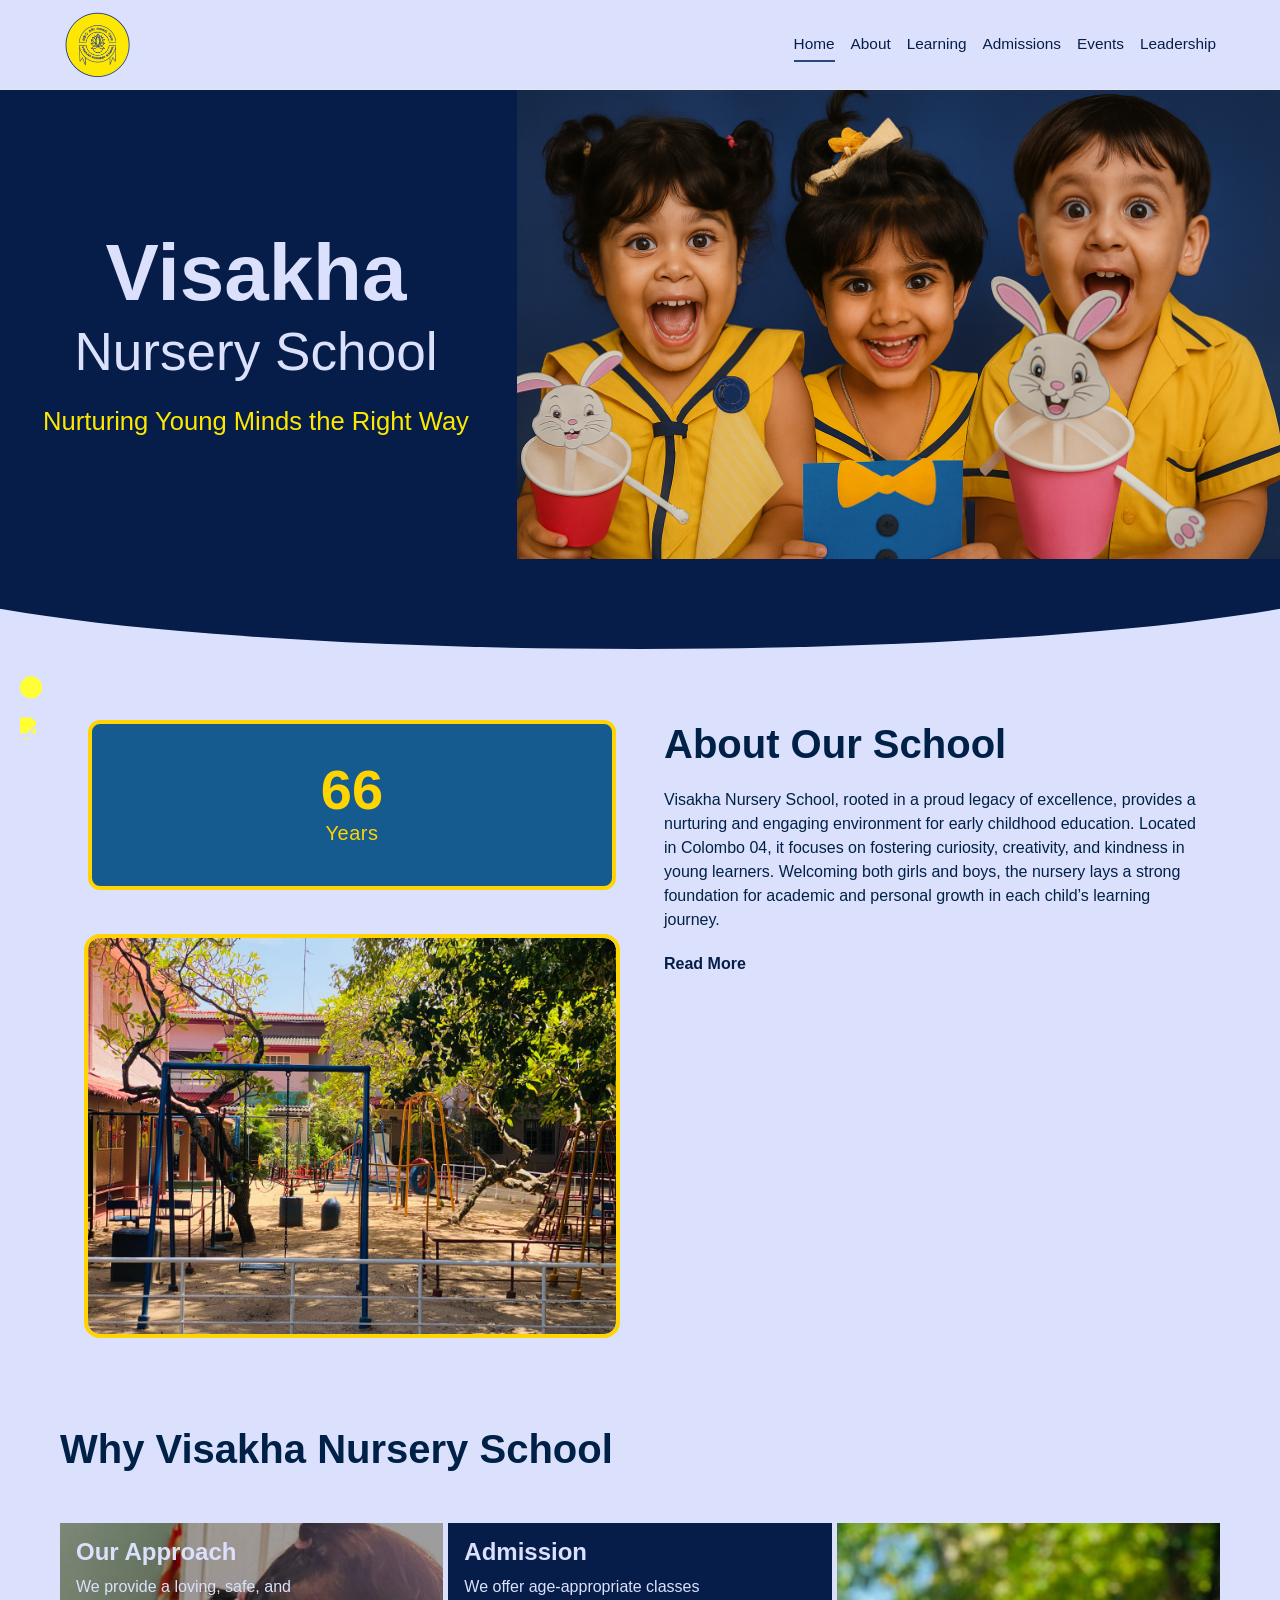
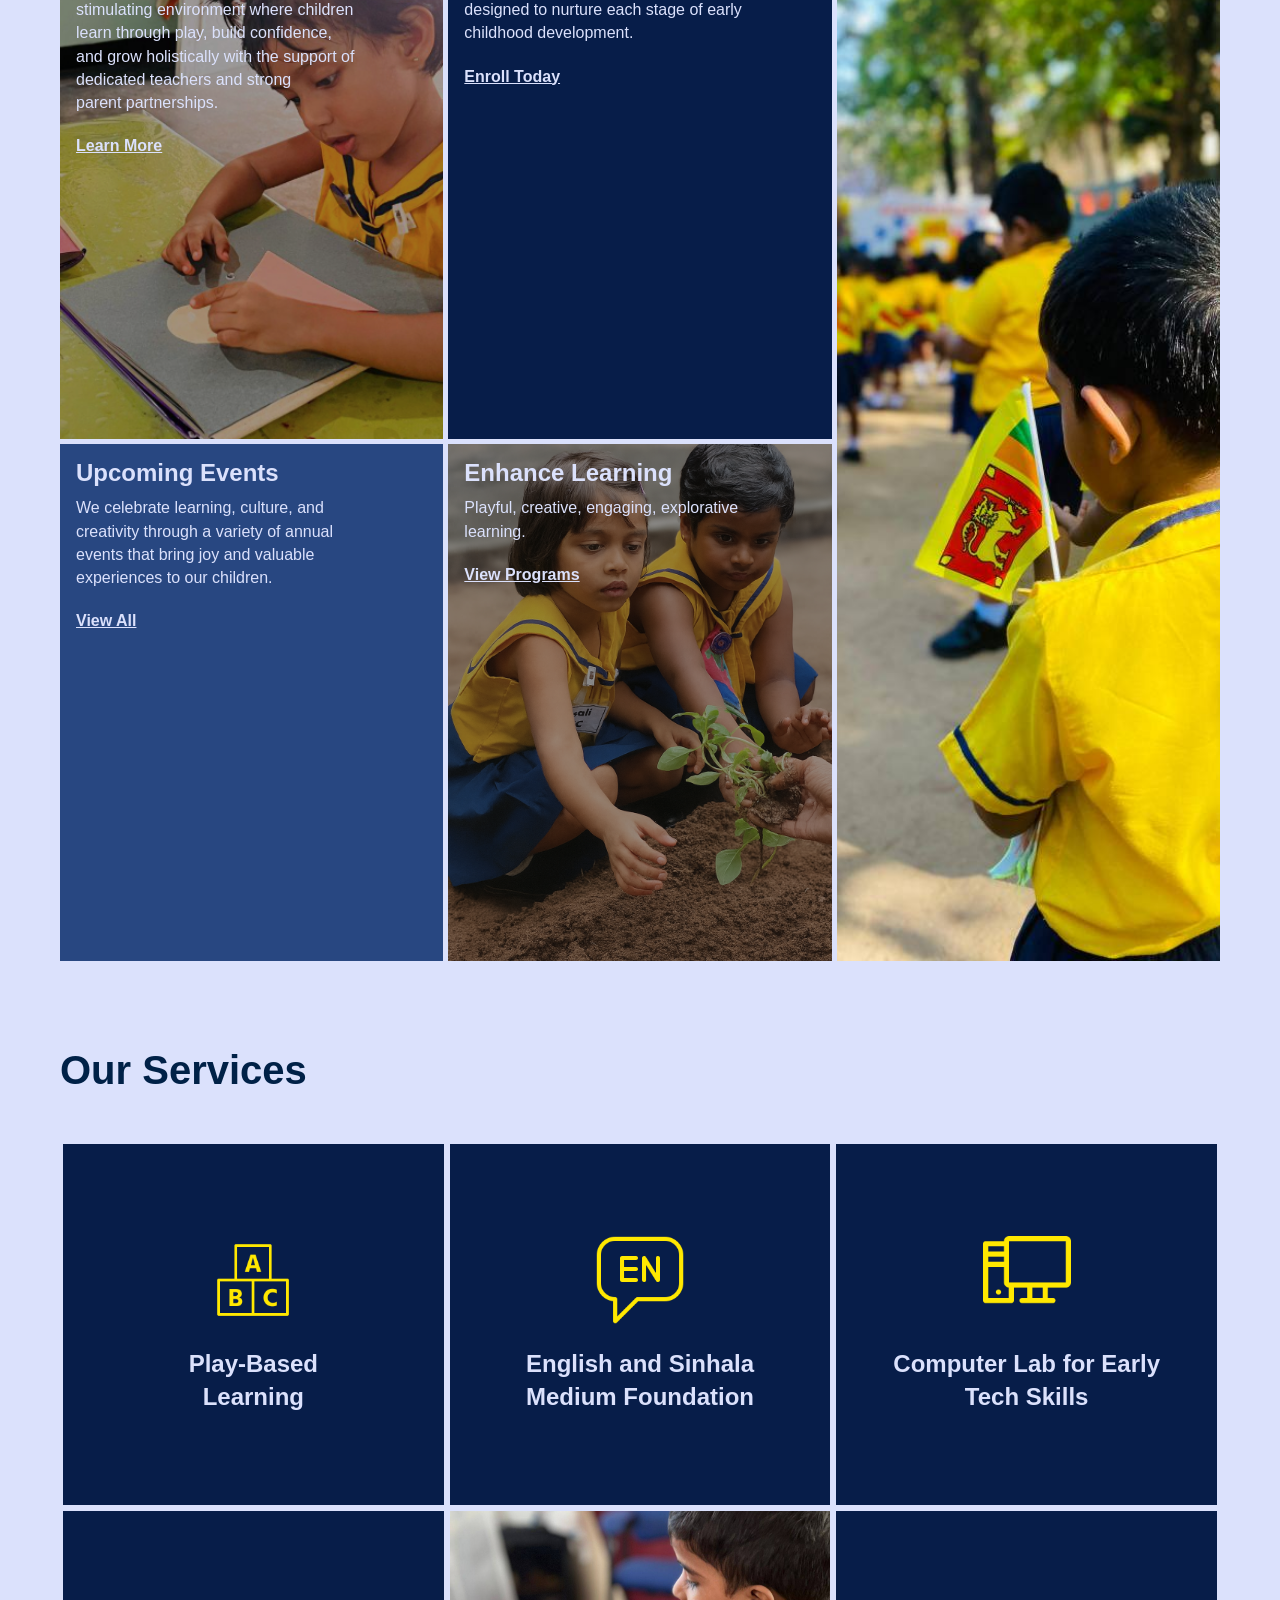
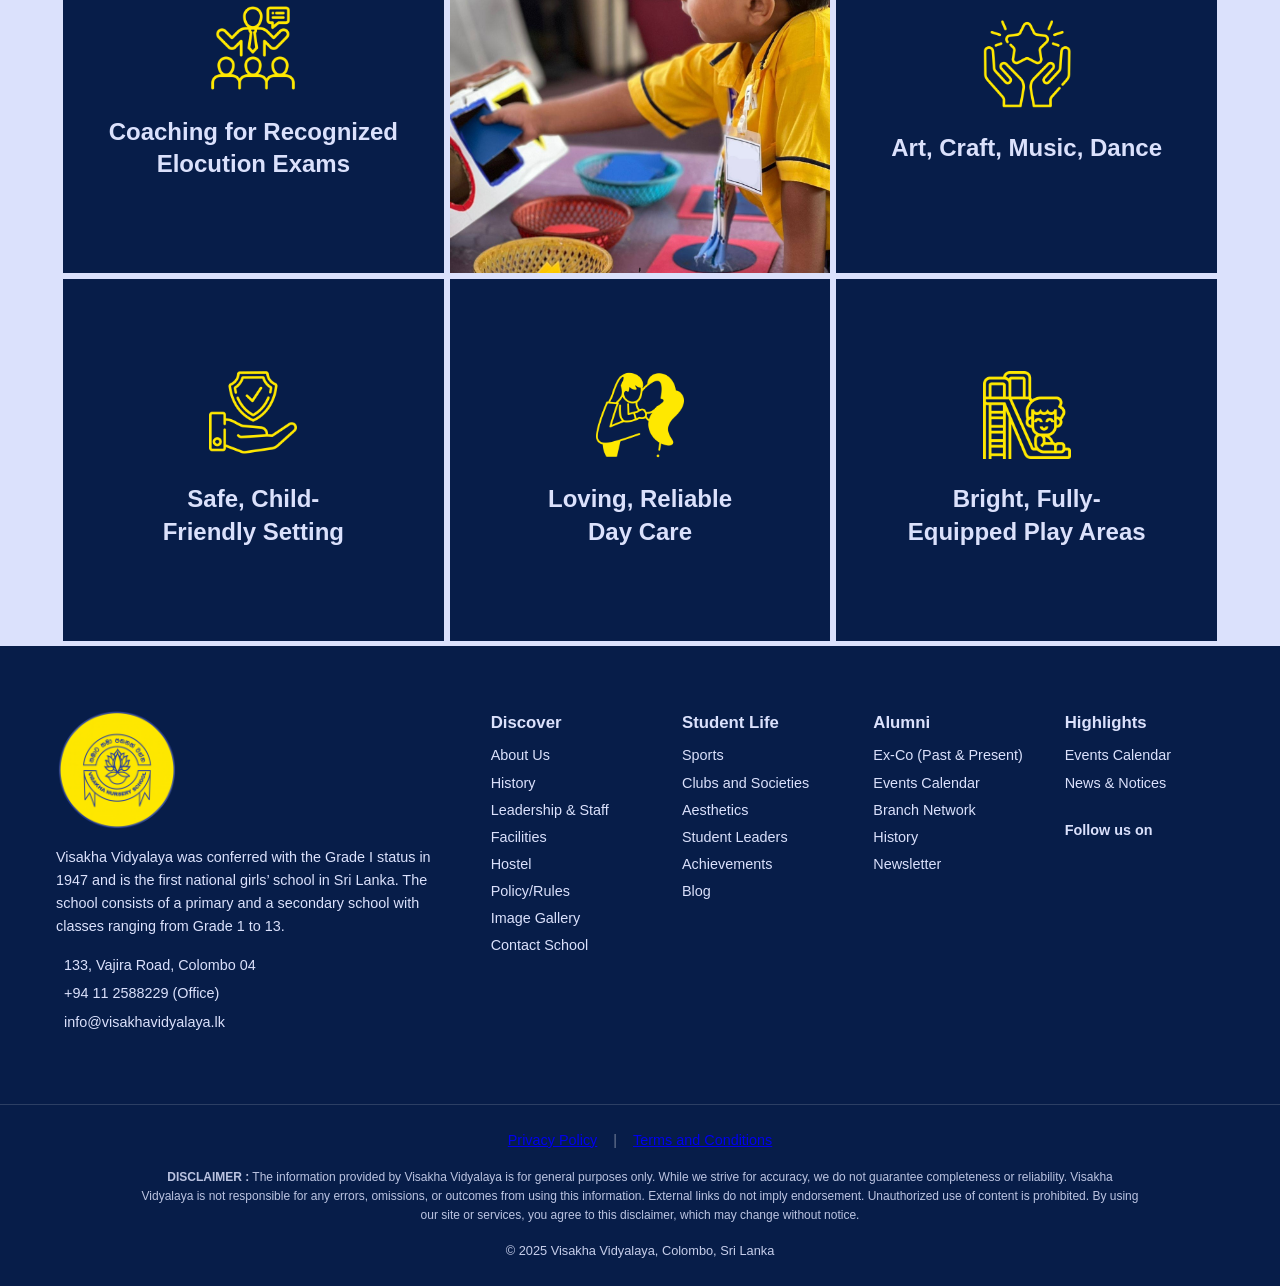
==== index.html @ 0673049e "first commit" ====
<!DOCTYPE html>
<html lang="en">
<head>
  <meta charset="UTF-8" />
  <meta name="viewport" content="width=device-width, initial-scale=1.0" />
  <title>Visakha Nursery School</title>

  <!-- Link the external stylesheet -->
  <link rel="stylesheet" href="./css/index.css" />
  <!-- Load Font Awesome 6 Free (JS + SVG) via CDN -->
<script defer
  src="https://cdnjs.cloudflare.com/ajax/libs/font-awesome/6.7.2/js/all.min.js"
  integrity="sha512‑..." crossorigin="anonymous" referrerpolicy="no-referrer"></script>

</head>
<body>

  <!-- ============  SOCIAL SIDE BAR  ============ -->
<ul class="social">
  <li>
    <a href="#" aria-label="Facebook">
      <img src="https://cdn.jsdelivr.net/gh/simple-icons/simple-icons/icons/facebook.svg" alt="" />
    </a>
  </li>
  <!-- <li>
    <a href="#" aria-label="Twitter / X">
      <img src="https://cdn.jsdelivr.net/gh/simple-icons/simple-icons/icons/twitter.svg" alt="" />
    </a>
  </li> -->
  <li>
    <a href="#" aria-label="YouTube">
      <img src="https://cdn.jsdelivr.net/gh/simple-icons/simple-icons/icons/youtube.svg" alt="" />
    </a>
  </li>
  <li>
  <a href="#" aria-label="Medium" >
    <img src="./images/index page/medium_v.png" alt="Medium" style="width:100%; height:100%;" />
  </a>
</li>
  <li>
  <a href="#" aria-label="gmail">
    <img src="https://cdn.jsdelivr.net/gh/simple-icons/simple-icons/icons/gmail.svg" alt="Gmail" />
  </a>
  </li>
  
</ul>

<!-- ============  HEADER  ============ -->
  <header class="site-header">
    <div class="site-header__inner">
      <!-- Logo + school name -->
      <a class="brand" href="#">
        <img
          src="./images/index page/logo_visakha.png"
          alt="visakha logo"
          class="brand__logo"
        />
        <!-- <span class="brand__text">
          Visakha Nursery
          School
        </span> -->
      </a>

      <!-- Hamburger button (hidden on desktop) -->
      <button
        class="menu-toggle"
        aria-label="Toggle navigation"
        aria-expanded="false"
        aria-controls="main-nav"
      >
        ☰
      </button>

      <!-- Navigation -->
      <nav id="main-nav" class="nav" aria-label="Primary">
        <ul class="nav__list">
          <li><a href="./index.html" class="active">Home</a></li>
          <li><a href="./about.html">About</a></li>
          <li><a href="/admission.html">Learning</a></li>
          <li><a href="/learning.html">Admissions</a></li>
            <li><a href="./events.html">Events</a></li>
          <li><a href="/leadership.html">Leadership</a></li>
        </ul>
      </nav>
    </div>
  </header>

<!-- ============  HERO  ============ -->
<section class="hero hero--four-col">
  <div class="hero__columns">

    <!-- 1 ▸ image card -->
    <div class="hero__card hero__card--text">
    <div class="hero__school">
        <span class="hero__name">Visakha</span><br />
        <span class="hero__subname">Nursery School</span>
        <p class="hero__tagline">Nurturing Young Minds the Right Way</p>
    </div>
    </div>

    <!-- 2 ▸ image card -->
    <figure class="hero__card">
      <img src="./images/index page/home_new1.png"         
           alt="Smiling Visakha Nursery student holding craft" />
    </figure>

  </div>
</section>

<!-- ============  ABOUT US  ============ -->
<section id="about" class="about">
  <div class="about__wrapper">

    <!-- ︙Left visual strip -->
    <div class="about__media">

      <!-- 108-years badge -->
      <div class="about__badge">
        <span class="about__badge-number">66</span>
        <span class="about__badge-label">Years</span>
      </div>

      <!-- Smaller portrait -->
      <figure class="about__img about__img--secondary">
        <img src="./images/index page/about11.jpg"
             alt="picture of school" />
      </figure>
    </div>

    <!-- ︙Right copy block -->
    <div class="about__content">
      <h2 class="about__heading">About Our School</h2>

      <p>
        Visakha Nursery School, rooted in a proud legacy of excellence, provides a nurturing and engaging environment for early childhood education. Located in Colombo 04, it focuses on fostering curiosity, creativity, and kindness in young learners. Welcoming both girls and boys, the nursery lays a strong foundation for academic and personal growth in each child’s learning journey.
      </p>

      <a href="./about.html" class="about__link">
        Read More&nbsp;<i class="fa-solid fa-arrow-right-long" aria-hidden="true"></i>
      </a>
    </div>
  </div>
</section>

<!-- ✤ MOSAIC SECTION -->
 <h2 class="feature__heading">Why Visakha Nursery School</h2>

  <section class="feature-grid">

    <article class="card card--approach">
      <img src="./images/index page/grid2.jpg" alt="Student concentrating on workbook" />
      <div class="card__content">
        <h2 class="card__title">Our Approach</h2>
        <p class="card__text">We provide a loving, safe, and stimulating environment where children learn through play, build confidence, and grow holistically with the support of dedicated teachers and strong parent partnerships.</p>
        <a href="./learning.html" class="card__link">Learn More</a>
      </div>
    </article>

    <article class="card card--admission">
      <div class="card__content">
        <h2 class="card__title">Admission</h2>
        <p class="card__text">We offer age-appropriate classes designed to nurture each stage of early childhood development.</p>
        <a href="#" class="card__link">Enroll Today</a>
      </div>
    </article>

    <article class="card card--news">
      <div class="card__content">
        <h2 class="card__title">Upcoming Events</h2>
        <p class="card__text">We celebrate learning, culture, and creativity through a variety of annual events that bring joy and valuable experiences to our children.</p>
        <a href="#" class="card__link">View All</a>
      </div>
    </article>

    <article class="card card--enhance">
      <img src="./images/index page/grid6.png" alt="Classroom where a child raises her hand" />
      <div class="card__content">
        <h2 class="card__title">Enhance Learning</h2>
        <p class="card__text">Playful, creative, engaging, explorative learning.
  </p>
        <a href="#" class="card__link">View Programs</a>
      </div>
    </article>

    <article class="card card--kids">
      <img src="./images/index page/grid10.jpg" alt="Group of cheerful children bonding" />
    </article>

  </section>

  <!-- ============  QUICK FACTS  ============ -->
   <h2 class="feature__heading_2">Our Services</h2>
<section class="facts">
  <div class="facts__grid">

    <!-- Play-Based Learning -->
    <article class="fact">
      <img src="./images/index page/service2.png"
           class="fact__icon"
           alt="" />
      <p class="fact__label">
        Play-Based <br />
        Learning
      </p>
    </article>

    <!-- English & Sinhala Foundation -->
    <article class="fact">
      <img src="./images//index page/service3.png"
           class="fact__icon"
           alt="" />
      <p class="fact__label">
        English and Sinhala<br />
        Medium Foundation
      </p>
    </article>

    <!-- Early Tech Skills -->
    <article class="fact">
      <img src="./images/index page/service4.png"
           class="fact__icon"
           alt="" />
      <p class="fact__label">
        Computer Lab for Early<br />
        Tech Skills
      </p>
    </article>

    <!-- Elocution Exams -->
    <article class="fact">
      <img src="./images/index page/service5.png"
           class="fact__icon"
           alt="" />
      <p class="fact__label">
        Coaching for Recognized <br />
        Elocution Exams
      </p>
    </article>

    <!-- Centre photo stays unchanged -->
    <figure class="fact fact--image">
      <img src="./images/index page/last1.jpg"
           alt="Smiling group of Visakha Nursery students on steps" />
    </figure>

    <!-- Art, Craft, Music, Dance -->
    <article class="fact">
      <img src="./images/index page/service6.png"
           class="fact__icon"
           alt="" />
      <p class="fact__label">
        Art, Craft, Music, Dance<br />
      </p>
    </article>

    <!-- Safe, Child-Friendly Setting -->
    <article class="fact">
      <img src="./images/index page/service7.png"
           class="fact__icon"
           alt="" />
      <p class="fact__label">
        Safe, Child-<br />
        Friendly Setting
      </p>
    </article>

    <!-- Loving, Reliable Day-Care -->
    <article class="fact">
      <img src="./images/index page/service8.png"
           class="fact__icon"
           alt="" />
      <p class="fact__label">
        Loving, Reliable<br />
        Day Care
      </p>
    </article>

    <!-- Bright Play Areas -->
    <article class="fact">
      <img src="./images/index page/service9.png"
           class="fact__icon"
           alt="" />
      <p class="fact__label">
        Bright, Fully-<br />
        Equipped Play Areas
      </p>
    </article>

  </div>
</section>
<!-- =========================  FOOTER  ========================= -->

<footer class="site-footer">
  <div class="footer__container">

    <!-- ◂ Brand / Contact column -->
    <div class="footer__brand">
      <img src="./images/index page/logo_visakha.png" alt="Visakha logo" class="footer__logo" />

      <p class="footer__about">
        Visakha Vidyalaya was conferred with the Grade I status in 1947 and is the first national girls’ school in
        Sri Lanka. The school consists of a primary and a secondary school with classes ranging from Grade 1 to 13.
      </p>

      <ul class="footer__contact">
        <li><i class="fa-solid fa-location-dot" aria-hidden="true"></i>133, Vajira Road, Colombo 04</li>
        <li><i class="fa-solid fa-phone" aria-hidden="true"></i>+94 11 2588229 (Office)</li>
        <li><i class="fa-solid fa-envelope" aria-hidden="true"></i>info@visakhavidyalaya.lk</li>
      </ul>
    </div>

    <!-- ◂ Navigation columns -->
    <div class="footer__links">

      <div class="footer-col">
        <h3 class="footer-col__title">Discover</h3>
        <ul>
          <li><a href="#">About Us</a></li>
          <li><a href="#">History</a></li>
          <li><a href="#">Leadership &amp; Staff</a></li>
          <li><a href="#">Facilities</a></li>
          <li><a href="#">Hostel</a></li>
          <li><a href="#">Policy/Rules</a></li>
          <li><a href="#">Image Gallery</a></li>
          <li><a href="#">Contact School</a></li>
        </ul>
      </div>

      <div class="footer-col">
        <h3 class="footer-col__title">Student Life</h3>
        <ul>
          <li><a href="#">Sports</a></li>
          <li><a href="#">Clubs and Societies</a></li>
          <li><a href="#">Aesthetics</a></li>
          <li><a href="#">Student Leaders</a></li>
          <li><a href="#">Achievements</a></li>
          <li><a href="#">Blog</a></li>
        </ul>
      </div>

      <div class="footer-col">
        <h3 class="footer-col__title">Alumni</h3>
        <ul>
          <li><a href="#">Ex‑Co (Past &amp; Present)</a></li>
          <li><a href="#">Events Calendar</a></li>
          <li><a href="#">Branch Network</a></li>
          <li><a href="#">History</a></li>
          <li><a href="#">Newsletter</a></li>
        </ul>
      </div>


      <div class="footer-col footer-col--highlight">
        <h3 class="footer-col__title">Highlights</h3>
        <ul>
          <li><a href="#">Events Calendar</a></li>
          <li><a href="#">News &amp; Notices</a></li>
        </ul>

        <div class="footer__social" aria-label="Social links">
          <span class="footer__social-label">Follow us on</span><br/>
          <a href="#" aria-label="Facebook"><i class="fa-brands fa-facebook-f" aria-hidden="true"></i></a>
          <a href="#" aria-label="X / Twitter"><i class="fa-brands fa-x-twitter" aria-hidden="true"></i></a>
          <a href="#" aria-label="YouTube"><i class="fa-brands fa-youtube" aria-hidden="true"></i></a>
          <a href="#" aria-label="Instagram"><i class="fa-brands fa-instagram" aria-hidden="true"></i></a>
        </div>
      </div>
    </div>
  </div>

  <!-- ▸ Legal + Copyright -->
  <div class="footer__legal">
    <nav class="legal-nav" aria-label="Legal links">
      <a href="#">Privacy Policy</a>
      <span>|</span>
      <a href="#">Terms and Conditions</a>
    </nav>

    <p class="legal-disclaimer">
      <strong>DISCLAIMER&nbsp;:</strong> The information provided by Visakha Vidyalaya is for general purposes only. While we strive for
      accuracy, we do not guarantee completeness or reliability. Visakha Vidyalaya is not responsible for any errors,
      omissions, or outcomes from using this information. External links do not imply endorsement. Unauthorized use of
      content is prohibited. By using our site or services, you agree to this disclaimer, which may change without notice.
    </p>

    <p class="legal-copy">© 2025 Visakha Vidyalaya, Colombo, Sri Lanka</p>
  </div>

  <!-- Back‑to‑top -->
  <button class="back-to-top" aria-label="Scroll to top">
    <i class="fa-solid fa-arrow-up" aria-hidden="true"></i>
  </button>
</footer>
  <!-- Link the external JavaScript file -->
  <script src="./js/script.js"></script>
</body>
</html>
---- css/index.css ----
/* =========================================================
   ROOT DESIGN TOKENS
   =======================================================*/
:root {
  /* Brand palette */
  --color-primary: #002147;
  --color-hover:   #003366;
  --color-accent:  #284781;
  --color-bg:      #DBE1FC;
  --color-border:  #e5e5e5;
  --color--logo1:  #FFE800;
  --color--logo2:  #071D49;

  /* Typography scale – fluid between 320 px and 1440 px */
  --step-min: 320;
  --step-max: 1440;
  --font-sm:   clamp(.875rem, .8rem + .2vw, 1rem);
  --font-base: clamp(1rem, .9rem + .3vw, 1.125rem); 
  --font-lg:   clamp(1.525rem, 2rem + 1.4vw, 1.575rem); 

  /* Spacing scale – fluid */
  --space-xs: clamp(2px, .2vw, 4px);
  --space-sm: clamp(4px, .4vw, 8px);
  --space-md: clamp(12px, 1vw, 16px);
  --space-lg: clamp(20px, 1.5vw, 24px);
  --space-xl: clamp(32px, 2.5vw, 40px);

  /* Layout */
  --header-height: clamp(89px, 8vh, 110px);
  --nav-gap-desktop: clamp(16px, 1.2vw, 24px);

  /* Motion */
  --transition-fast: 0.25s ease;

  --curve-height: 6rem;

  --footer-bg: #071d49;
    --footer-text: #ffffff;
    --footer-accent: #f2c94c; /* gold */

}

/* =========================================================
   GLOBAL RESET
   =======================================================*/
*,
*::before,
*::after {
  box-sizing: border-box;
  margin: 0;
  padding: 0;
}

body {
  font-family: --font-sans, "Poppins", sans-serif;
  line-height: 1.5;
  background: var(--color-bg);
  color: var(--color-primary);
  -webkit-font-smoothing: antialiased;
  text-rendering: optimizeLegibility;
  max-width: 100%;
  overflow-x: hidden; 
}

img {
  max-width: 100%;
  height: auto;
  display: block;
}

/* =========================================================
   HEADER
   =======================================================*/
.site-header {
  border-bottom: 1px solid var(--color-border);
}

.site-header__inner {
  padding: 0 5vw;
  display: flex;
  align-items: center;
  justify-content: space-between;
  min-height: var(--header-height);
}

.brand {
  display: flex;
  align-items: center;
  text-decoration: none;
  color: inherit;
}

.brand__logo {
  height: clamp(66px, 7vh, 90px);
  flex-shrink: 0;
  margin-right: 8px;
}

.brand__text {
  font-weight: 700;
  color: var(--color--logo2);
  font-size: clamp(1.1rem, .9rem + .6vw, 1.3rem);
  line-height: 1.2;
}

.nav__list {
  display: flex;
  gap: var(--nav-gap-desktop);
  list-style: none;
}

.nav__list a {
  position: relative;
  padding: var(--space-sm) 0;
  font-size: var(--font-sm);
  text-decoration: none;
  color: var(--color--logo2);
  transition: color var(--transition-fast);
}

.nav__list a::after {
  content: "";
  position: absolute;
  left: 0;
  bottom: -4px;
  width: 0;
  height: 2px;
  background: var(--color-accent);
  transition: width var(--transition-fast);
}

.nav__list a:hover,
.nav__list a:focus {
  color: var(--color-accent);
}

.nav__list a:hover::after,
.nav__list a:focus::after,
.nav__list a.active::after {
  width: 100%;
}

.nav__list a:focus-visible {
  outline: 2px solid var(--color-accent);
  outline-offset: 4px;
}

/* ---------- Hamburger button ---------- */
.menu-toggle {
  display: none;
  font-size: var(--font-lg);
  background: transparent;
  border: none;
  color: var(--color-primary);
  cursor: pointer;
  transition: color var(--transition-fast);
  padding: var(--space-xs);
}

.menu-toggle:hover,
.menu-toggle:focus {
  color: var(--color-accent);
}

/* =========================================================
   TABLET & BELOW (≤ 1024 px)
   =======================================================*/
@media (max-width: 1024px) {
  .nav__list a {
    font-size: var(--font-base);
  }
}

/* =========================================================
   MOBILE (≤ 768 px)
   =======================================================*/
@media (max-width: 768px) {
  .menu-toggle {
    display: block;
  }

  .site-header__inner {
    flex-wrap: wrap;
    row-gap: var(--space-sm);
  }

  .nav {
    position: absolute;
    top: var(--header-height);
    left: 0;
    width: 100%;
    background: var(--color-bg);
    border-bottom: 1px solid var(--color-border);
    transform: translateY(-100%);
    transition: transform var(--transition-fast), visibility var(--transition-fast);
    visibility: hidden;
    z-index: 100;
  }

  .nav.open {
    transform: translateY(0);
    visibility: visible;
  }

  .nav__list {
    flex-direction: column;
    gap: 0;
    animation: fadeInNav 0.3s ease forwards;
  }

  .nav__list li {
    border-top: 1px solid var(--color-border);
  }

  .nav__list a {
    display: block;
    padding: var(--space-md) 5vw;
    font-size: var(--font-base);
  }

  @keyframes fadeInNav {
    from { opacity: 0; }
    to   { opacity: 1; }
  }
}

/* =========================================================
   SMALL MOBILE (≤ 480 px)
   =======================================================*/
@media (max-width: 480px) {
  .brand__logo {
    margin-right: var(--space-sm);
  }

  .brand__text {
    font-size: 1rem;
  }

  .nav__list a {
    padding: var(--space-sm) 4vw;
  }
}

/* =========================================================
   ────  SOCIAL SIDE BAR  ────
   =======================================================*/

.social{
  position:absolute;
  top:75%;
  left:var(--space-lg);
  transform:translateY(-50%);
  list-style:none;
  display:flex;
  flex-direction:column;
  gap:var(--space-md);
  z-index:50;
}

.social a img {
  filter: brightness(0) saturate(100%) invert(90%) sepia(92%) saturate(552%) hue-rotate(3deg) brightness(102%) contrast(105%);
  transition: filter var(--transition-fast), transform var(--transition-fast);
}

.social a:hover img {
  filter: brightness(0) saturate(100%) invert(20%) sepia(83%) saturate(6480%) hue-rotate(228deg) brightness(93%) contrast(94%);
  transform: scale(1.15);
}

.social a {
  display: inline-flex;
  width: 22px;
  height: 22px;
  transition: transform var(--transition-fast);
}

.social a:hover {
  transform: scale(1.15);
}

/* hide on phones */
@media (max-width: 768px) {
  .social { display: none; }
}

/* =========================================================
     HERO SECTION 
   =======================================================*/

.hero--four-col {
  position: relative;
  overflow-x: clip;
}

/* half-circle apron that hides the seam */
.hero--four-col::before {
  content: "";
  position: absolute;
  left: 50%;
  transform: translateX(-50%);   
  bottom: -50px;              
  width: 120vw;               
  height: 90px;                  /* = 2 × 40 px → a perfect half-circle */
  background: var(--color--logo2);
  /* turn the rectangle into an ellipse on the bottom edge only */
  border-radius: 0 0 50% 50% / 0 0 100% 100%;
  z-index: 2;
  pointer-events: none;

}

/* Dark-to-light overlay (sits over the photos/text) */
.hero--four-col::after {
  content: "";
  position: absolute;
  inset: 0;
  bottom:-2px; 
  background: linear-gradient(
    to bottom,
    rgba(21, 37, 76, 0.00) 0%, 
    rgba(21, 37, 76, 0.00) 40%,   
    rgba(21, 37, 76, 0.00) 75%, 
    rgba(21, 37, 76, 0.85) 95%,  
    rgba(21, 37, 76, 1.00) 100%  
  );

  mix-blend-mode: multiply;
  pointer-events: none;
  z-index: 1;
}

.hero__columns,
.hero__card {
  position: relative;
  z-index: 0;
}

.hero__columns {
  display: flex;
  gap: var(--space-sm);
  border-radius: 10px;
  height: 100vh;
}

.hero__card {
  flex: 1 1 25%;
  position: relative;
  overflow: hidden;
}

.hero__card img {
  width: 100%;
  height: auto;
  max-height: 100%;
  object-fit: contain; 
  display: block;
}

.hero--four-col,
.hero--four-col::before,    
.hero--four-col::after {   
  background: var(--color--logo2) !important;
}


.hero__columns {
  display: flex;
  gap: var(--space-sm);
  border-radius: 10px;
  align-items: center;   
  height: auto;
}


.hero__card,
.hero__card--text {       
  height: auto;           
}

.hero__card--text {
  display: flex;
  align-items: center;
  justify-content: center;
  padding: 0 var(--space-lg);
  flex: 0 0 40%;
}

.hero--four-col::after {
  background: none !important;  
  opacity: 0.25;              
  mix-blend-mode: normal;     
}

.hero__card:not(.hero__card--text) {
  flex: 1 1 20%;
}

.hero__school {
  text-align: center;
  color: var(--color-bg);
  line-height: 0.95;
}

.hero__name {
  display: block;
  font-size: clamp(3rem, 4vw + 2rem, 5rem);
  font-weight: 700;
}

.hero__subname {
  display: block;
  font-size: clamp(1rem, 2.9vw + 1rem, 4.2rem);
  font-weight: 500;
  margin-bottom: var(--space-xl);
}

.hero__tagline {
  color: var(--color--logo1);
  font-size: clamp(1rem, 1.5vw + .4rem, 1.6rem);
  font-weight: 400;
  margin-bottom: var(--space-lg);
}

/* -------------  TABLET / MOBILE  ------------- */
@media (max-width: 1024px) {
  .hero__columns {
    height: auto;
    flex-direction: column;
  }

  .hero__card {
    flex: 0 0 auto;
    height: 60vh;
  }

  .hero__card--text {
    height: auto;
    padding: var(--space-lg) 5vw;
  }
}

@media (max-width: 480px) {
  .hero__card {
    height: 50vh;
  }

  .hero__school {
    font-size: 1.5rem;
  }
}


/* ============  ABOUT US  ============ */

.about {
  padding-block: clamp(2rem, 4vw, 4rem); 
  background: linear-gradient(#feffff 20%, --color--bg 80%);
}

.about__wrapper {
  --gap: clamp(1.5rem, 4vw, 3rem);
  display: grid;
  grid-template-columns: minmax(0, 1fr) minmax(0, 1fr);
  align-items: start;
  gap: var(--gap);
  max-width: 1200px;
  margin-inline: auto;
  padding-top: 70px;
}

.about__media {
  display: grid;
  grid-template-areas:
    "main  badge"
    "main  secondary";
  gap: var(--gap);
}

.about__img {
  overflow: hidden;
  border-radius: 0.75rem;
  outline: 4px solid #ffd400;        
}

.about__img {
  display: inline-block;   
}

.about__img--secondary { 
  grid-area: secondary; 
  aspect-ratio: auto;   
}

.about__img img {
  display: block;            
  width: 100%;               
  height: auto;              
  object-fit: cover;      
}


.about__badge {
  grid-area: badge;
  display: flex;
  flex-direction: column;
  justify-content: center;
  align-items: center;
  border-radius: 0.75rem;
  background: #165B8F;               
  color: #ffd400;
  min-width: 170px; min-height: 170px;
  text-align: center;
  border: 4px solid currentColor;
}

.about__badge-number { font: 700 clamp(2.5rem, 6vw, 3.5rem)/1 var(--font-sans, "Poppins", sans-serif); }
.about__badge-label  { font-size: clamp(1rem, 2.1vw, 1.25rem); letter-spacing: 0.5px; }

.about__content {
  display: flex;
  flex-direction: column;
  gap: 1.25rem;
  max-width: 60ch;
}

.about__heading {
  font: 700 clamp(1.75rem, 4vw, 2.5rem)/1.2 var(--font-sans, "Poppins", sans-serif);
}

.about__link {
  align-self: flex-start;
  font-weight: 600;
  text-decoration: none;
  color: var(--color--logo2);
  display: inline-flex;
  align-items: center;
  gap: 0.4em;
  transition: color 0.25s ease;
}
.about__link:hover { color: #c2a40f; }

@media (max-width: 840px) {
  .about__wrapper { grid-template-columns: 1fr; }
  .about__media   { grid-template-areas:
                      "main"
                      "badge"
                      "secondary"; }
  .about__badge   { margin-inline: auto; }

  .about__content p{
    padding: 20px;
    justify-content: center;
  }
  .about__heading,.about__link{
    padding: 20px;
    align-items: center;
  }
}



/* ============  GRID LAYOUT  ============ */
.feature-grid{

  margin-left:calc(var(--space-lg) + 40px);
  padding-right:5px;
  display:grid;
  gap:5px;
  width:100%;               
  max-width:100%;   
  grid-template-columns:repeat(3,1fr);
  grid-template-rows:repeat(2,46%);
  grid-template-areas:
    "approach admission kids"
    "news     enhance   kids";
  margin-left: calc(var(--space-lg) + 40px);  
  padding-right: calc(var(--space-lg) + 100px); 
  box-sizing: border-box; 

}

.card{position:relative;overflow:hidden;background:var(--color-bg);}
.card>img{width:100%;height:100%;object-fit:cover;}

.card--approach{grid-area:approach;}
.card--admission{grid-area:admission;background:var(--color--logo2);}
.card--news{grid-area:news;background:var(--color-accent);}
.card--enhance{grid-area:enhance;}
.card--kids{grid-area:kids; margin:0;}
.card__content{
  position:absolute;inset:1rem;
  display:flex;flex-direction:column;justify-content:flex-start;
  color:var(--color-bg);max-width:280px;
}
.card__title{margin:0 0 .6rem;font-size:clamp(1.35rem,2vw+0.4rem,2rem);line-height:1.1;}
.card__text{margin:0 0 1.25rem;font-weight:300;line-height:1.45;}
.card__link{color:var(--color-bg);font-weight:600;text-decoration:underline;align-self:flex-start;}

.card--approach::before,.card--enhance::before{
  content:"";position:absolute;inset:0;background:rgba(0, 0, 0, 0.356);
}
.card--approach .card__content,.card--enhance .card__content{z-index:1;}

@media (max-width:1050px){
  .feature-grid{
    grid-template-columns:repeat(2,1fr);
    grid-template-rows:repeat(3,minmax(240px,1fr));
    grid-template-areas:
      "approach admission"
      "news     enhance"
      "kids     kids";

  }
}

@media (max-width:768px){
  .feature-grid{margin-left:0;}
}

@media (max-width:680px){
  .feature-grid{
    grid-template-columns:1fr;
    grid-template-rows:repeat(5,minmax(220px,1fr));
    grid-template-areas:
      "approach"
      "admission"
      "enhance"
      "news"
      "kids";
  }
  .card__content{inset:.8rem;max-width:none;}
}
.feature__heading{
  font: 700 clamp(1.75rem, 4vw, 2.5rem)/1.2 var(--font-sans, "Poppins", sans-serif);
  margin-left:calc(var(--space-lg) + 40px);
  background: var(--color--bg);
  margin-bottom: 50px;
  margin-top: 40px;
}
/* ====== phones & very narrow screens (< 600 px) ====== */
@media (max-width:600px){
  .feature-grid{
 
    margin:0 auto;
    padding:0 1rem;

  
    grid-template-columns:1fr;
    grid-template-areas:
      "approach"
      "admission"
      "news"
      "enhance"
      "kids";
  }


  .card__content{
    inset:0.75rem;
    max-width:none;
  }

  .feature__heading{
    align-items: center;
  }
}

/* ====== small tablets (< 768 px)  */
@media (max-width:768px){
  .feature-grid{
    margin-left:0;     
    margin-right:0;
  }
  .feature__heading{
    align-items: center;
  }
}


  /* ============  OUR SERVICES  ============ */
.facts {
  background-color: var(--color-bg);           
  padding:0;
 
}
.feature__heading_2{
  font: 700 clamp(1.75rem, 4vw, 2.5rem)/1.2 var(--font-sans, "Poppins", sans-serif);
  margin-left:calc(var(--space-lg) + 40px);
  background: var(--color--bg);
  margin-bottom: 45px;
}
.facts__grid {
  display: grid;
  grid-template-columns: repeat(3, 1fr);
  grid-auto-rows: minmax(50px, 1fr);
  border: 2px solid #DBE1FC; 
  margin-inline: 58px;           
}

.fact {
  text-align: center;
  padding: 1rem 0.5rem; 
  border: 3px solid #DBE1FC;         
  display: flex;
  flex-direction: column;
  justify-content: center;
  gap: 1.5rem;
  background-color: var(--color--logo2);
}
.fact--image img::before{
  content:"";
  position:absolute;
  inset:0;                         
  pointer-events:none;             
  z-index:0;                      
  background:radial-gradient(
              circle at top left,
              rgba(0, 0, 0, 0.384) 100%,    
              rgba(2, 0, 0, 0) 40%,    
              rgba(0,0,0,0)  40%); 
}
.fact--image {
  padding: 0;
}

.fact--image img {
  width: 100%;
  height: 100%;
  object-fit: cover;


}

.fact__icon {
  width: 88px;         
  height: auto;
  margin-inline: auto; 
}


.fact__number {
  font-size: 3.5rem;
  font-weight: 700;
  line-height: 1;
  color: var(--color-bg);
}

.fact__percent {
  font-size: 1.5rem;
}

.fact__label {
  font-size: 1.5rem;
  font-weight: 700;
  color: var(--color-bg);
  line-height: 1.35;
}

/* ---------- Responsive tweaks ---------- */
@media (max-width: 768px) {
  .facts__grid {
    grid-auto-rows: minmax(130px, 1fr);
    grid-template-columns: 1fr 1fr;
    margin-inline: 15px;

  }
  .fact {
    padding: 1rem 0.5rem;
  }

  .fact__label {
  font-size: 1rem;
  font-weight: 500;
}

.feature__heading_2{
  padding-top: 30px;
  align-items: center;
}
}

  /* ============  footer  ============ */

.site-footer {
    background: var(--footer-bg);
    color: var(--color-bg);
    font-size: 0.9rem;
    line-height: 1.6;
  }

  .footer__container {
    max-width: 1200px;
    margin: 0 auto;
    padding: 4rem 1rem;
    display: flex;
    flex-wrap: wrap;
    gap: 3rem;
  }

  /* ︳Brand block */
  .footer__brand {
    flex: 1 1 260px;
    min-width: 240px;
  }

  .footer__logo {
    width: 120px;
    margin-bottom: 1rem;
  }

  .footer__about {
    margin-bottom: 1rem;
  }

  .footer__contact {
    list-style: none;
    padding: 0;
  }

  .footer__contact li {
    margin: 0.35rem 0;
  }

  .footer__contact i {
    margin-right: 0.5rem;
    color: var(--color-bg);
  }

  /* ︳Link columns */
  .footer__links {
    flex: 2 1 480px;
    display: grid;
    grid-template-columns: repeat(auto-fit, minmax(150px, 1fr));
    gap: 2rem;
  }

  .footer-col__title {
    font-size: 1.05rem;
    margin-bottom: 0.5rem;
    color: var(--color-bg);
  }

  .footer-col ul {
    text-decoration: none;
    list-style: none;
    padding: 0;
    margin: 0;
  }

  .footer-col ul a{
    text-decoration: none;
    list-style: none;
    padding: 0;
    margin: 0;
    color: var(--color-bg);
  }

  .footer-col li {
    margin: 0.25rem 0;
  }

  .footer a {
    color: var(--color-bg);
    text-decoration: none;
    transition: color 0.2s ease;
  }

  .footer a:hover,
  .footer a:focus {
    color: var(--color--bg);
  }

  /* ︳Social icons */
  .footer__social {
    margin-top: 1.5rem;
  }

  .footer__social-label {
    display: inline-block;
    margin-right: 0.75rem;
    font-weight: 600;
  }

  .footer__social a {
    font-size: 1.25rem;
    margin-right: 1rem;
    color: #DBE1FC;
  }

  /* ︳Legal section */
  .footer__legal {
    border-top: 1px solid rgba(255, 255, 255, 0.15);
    padding: 1.5rem 1rem;
    text-align: center;
  }

  .legal-nav {
    display: inline-flex;
    gap: 1rem;
    flex-wrap: wrap;
    margin-bottom: 1rem;
  }

  .legal-nav span {
    color: rgba(255, 255, 255, 0.4);
  }

  .legal-disclaimer {
    font-size: 0.75rem;
    max-width: 1000px;
    margin: 0 auto 1rem;
    opacity: 0.85;
  }

  .legal-copy {
    font-size: 0.8rem;
    opacity: 0.9;
  }

  /* ︳Back‑to‑top button */
  .back-to-top {
    position: fixed;
    bottom: 1.5rem;
    right: 1.5rem;
    background: #b94e1d; /* Bootstrap blue */
    color: #fff;
    border: none;
    border-radius: 0.3rem;
    padding: 0.6rem 0.8rem;
    font-size: 1rem;
    cursor: pointer;
    box-shadow: 0 2px 6px rgba(0, 0, 0, 0.2);
    display: none; /* shown via JS */
    z-index: 999;
  }

  .back-to-top.show {
    display: block;
  }

  /* ︳Responsive tweaks */
  @media (max-width: 600px) {
    .footer__container {
      padding: 3rem 1rem 2rem;
      gap: 2rem;
    }
    .footer__links {
      grid-template-columns: repeat(auto-fit, minmax(140px, 1fr));
    }
  }
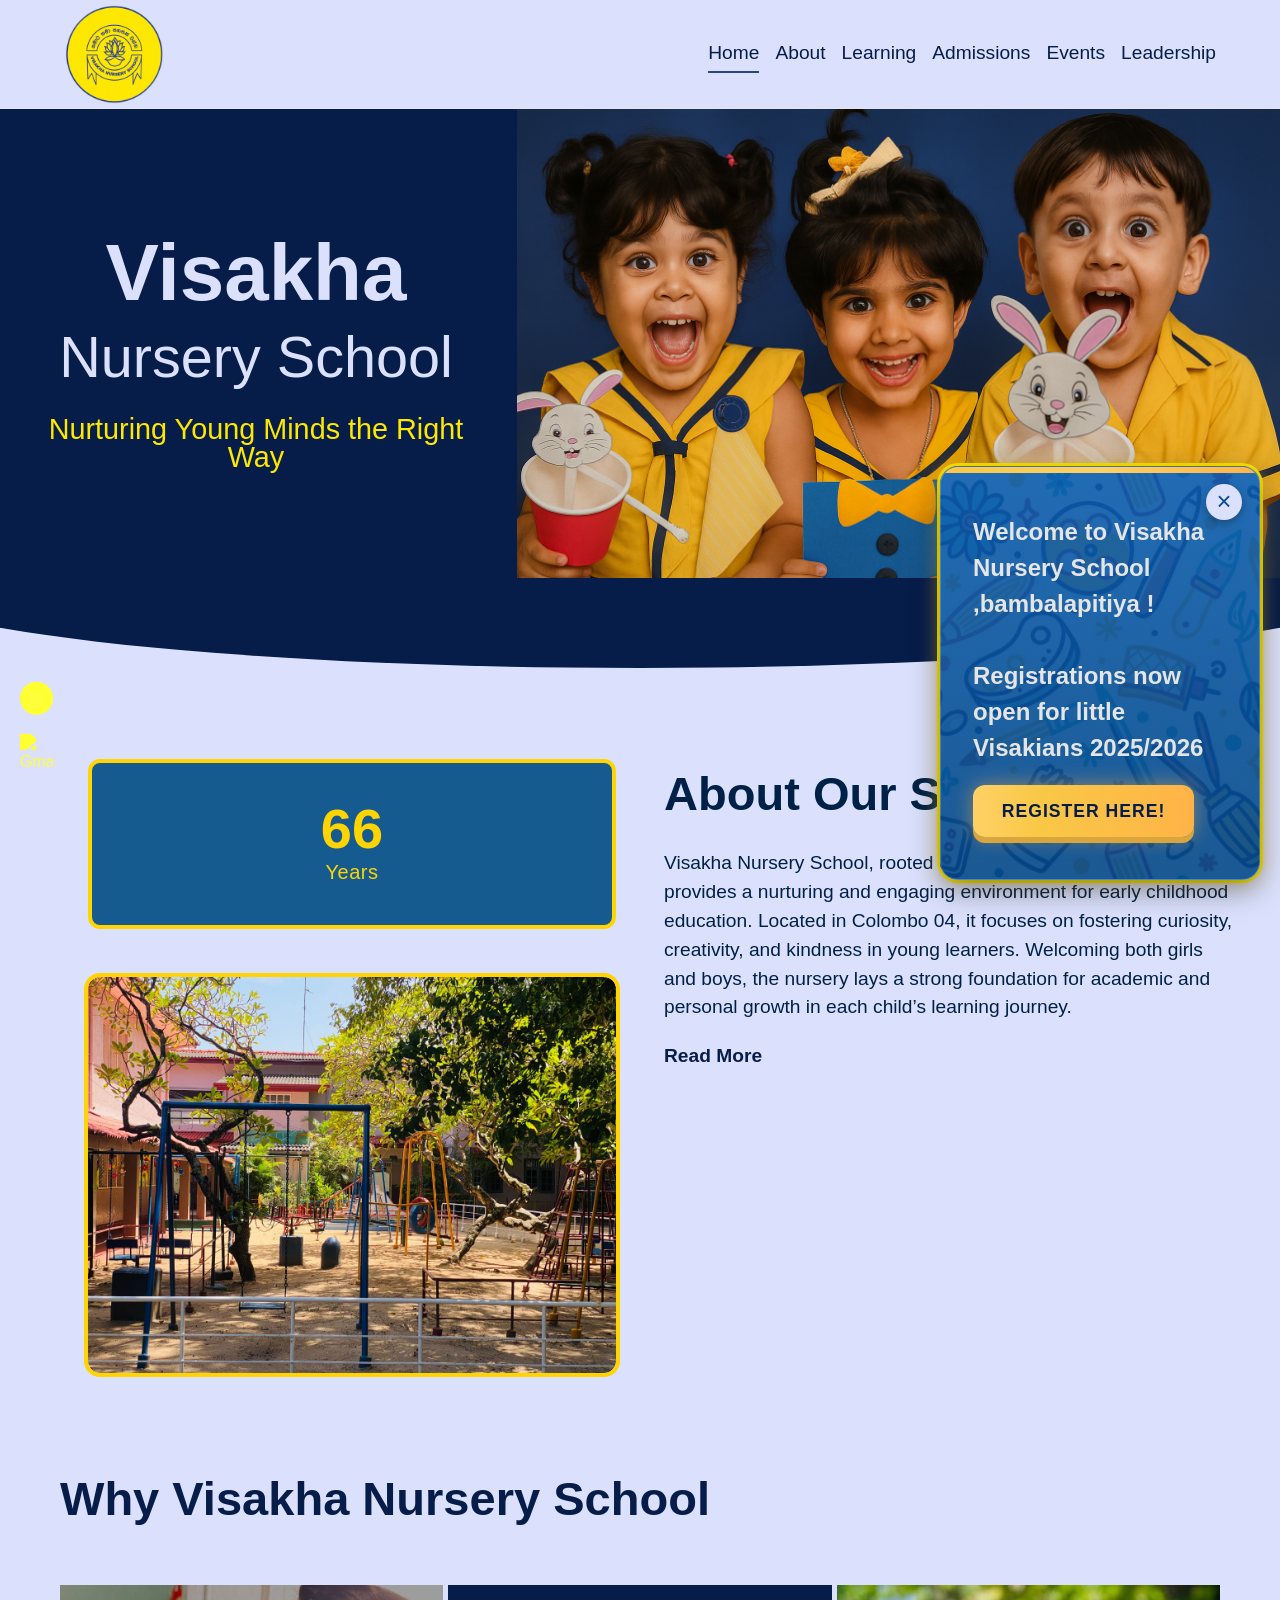
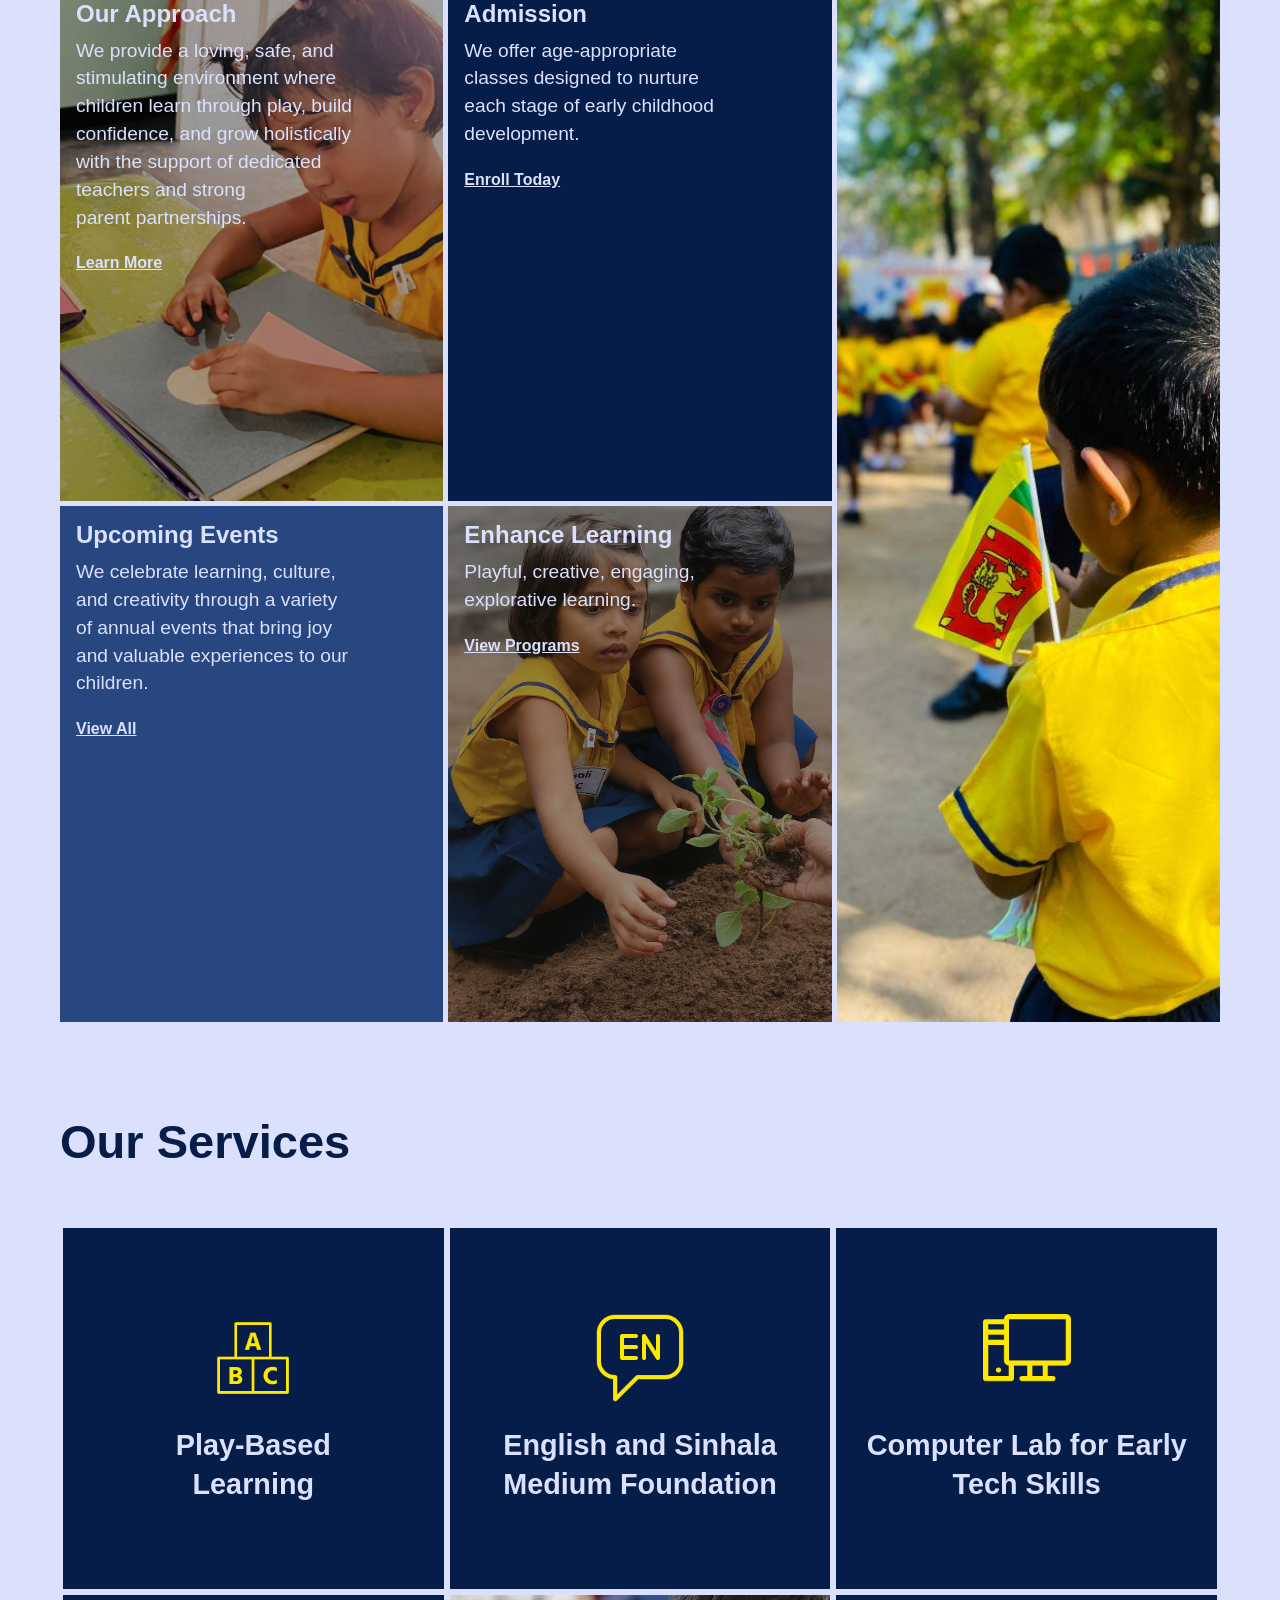
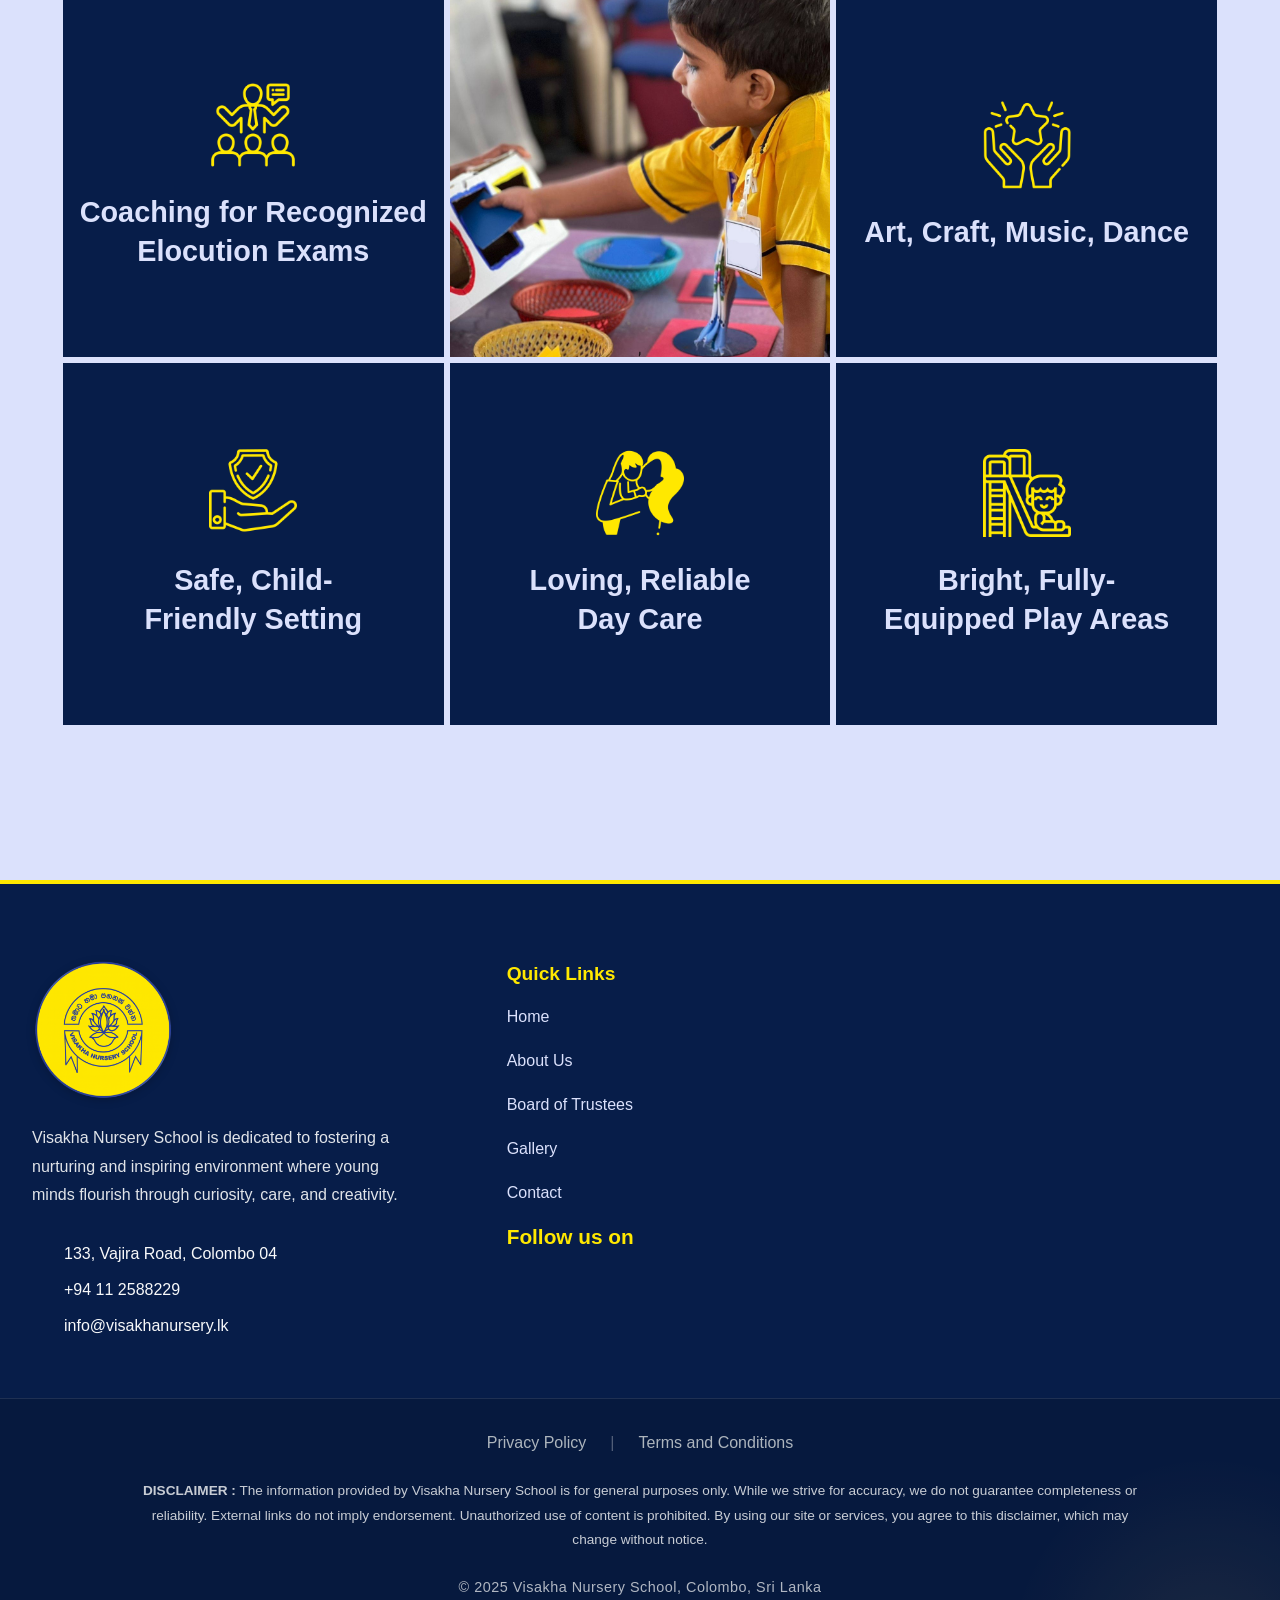
==== commit 36ebac9a: "updated" ====
--- a/index.html
+++ b/index.html
@@ -160,7 +160,7 @@
       <div class="card__content">
         <h2 class="card__title">Admission</h2>
         <p class="card__text">We offer age-appropriate classes designed to nurture each stage of early childhood development.</p>
-        <a href="#" class="card__link">Enroll Today</a>
+        <a href="./learning.html" class="card__link">Enroll Today</a>
       </div>
     </article>
 
@@ -168,7 +168,7 @@
       <div class="card__content">
         <h2 class="card__title">Upcoming Events</h2>
         <p class="card__text">We celebrate learning, culture, and creativity through a variety of annual events that bring joy and valuable experiences to our children.</p>
-        <a href="#" class="card__link">View All</a>
+        <a href="./events.html" class="card__link">View All</a>
       </div>
     </article>
 
@@ -178,7 +178,7 @@
         <h2 class="card__title">Enhance Learning</h2>
         <p class="card__text">Playful, creative, engaging, explorative learning.
   </p>
-        <a href="#" class="card__link">View Programs</a>
+        <a href="./admission.html" class="card__link">View Programs</a>
       </div>
     </article>
 
@@ -289,74 +289,37 @@
   </div>
 </section>
 <!-- =========================  FOOTER  ========================= -->
-
 <footer class="site-footer">
   <div class="footer__container">
 
     <!-- ◂ Brand / Contact column -->
     <div class="footer__brand">
-      <img src="./images/index page/logo_visakha.png" alt="Visakha logo" class="footer__logo" />
+      <img src="./images/index page/logo_visakha.png" alt="Visakha Nursery School logo" class="footer__logo" />
 
       <p class="footer__about">
-        Visakha Vidyalaya was conferred with the Grade I status in 1947 and is the first national girls’ school in
-        Sri Lanka. The school consists of a primary and a secondary school with classes ranging from Grade 1 to 13.
+        Visakha Nursery School is dedicated to fostering a nurturing and inspiring environment where young minds flourish through curiosity, care, and creativity.
       </p>
 
       <ul class="footer__contact">
         <li><i class="fa-solid fa-location-dot" aria-hidden="true"></i>133, Vajira Road, Colombo 04</li>
-        <li><i class="fa-solid fa-phone" aria-hidden="true"></i>+94 11 2588229 (Office)</li>
-        <li><i class="fa-solid fa-envelope" aria-hidden="true"></i>info@visakhavidyalaya.lk</li>
+        <li><i class="fa-solid fa-phone" aria-hidden="true"></i>+94 11 2588229</li>
+        <li><i class="fa-solid fa-envelope" aria-hidden="true"></i>info@visakhanursery.lk</li>
       </ul>
     </div>
 
-    <!-- ◂ Navigation columns -->
+    <!-- ◂ Navigation column (Header links only) -->
     <div class="footer__links">
-
       <div class="footer-col">
-        <h3 class="footer-col__title">Discover</h3>
+        <h3 class="footer-col__title">Quick Links</h3>
         <ul>
+          <li><a href="#">Home</a></li>
           <li><a href="#">About Us</a></li>
-          <li><a href="#">History</a></li>
-          <li><a href="#">Leadership &amp; Staff</a></li>
-          <li><a href="#">Facilities</a></li>
-          <li><a href="#">Hostel</a></li>
-          <li><a href="#">Policy/Rules</a></li>
-          <li><a href="#">Image Gallery</a></li>
-          <li><a href="#">Contact School</a></li>
+          <li><a href="#">Board of Trustees</a></li>
+          <li><a href="#">Gallery</a></li>
+          <li><a href="#">Contact</a></li>
         </ul>
-      </div>
-
-      <div class="footer-col">
-        <h3 class="footer-col__title">Student Life</h3>
-        <ul>
-          <li><a href="#">Sports</a></li>
-          <li><a href="#">Clubs and Societies</a></li>
-          <li><a href="#">Aesthetics</a></li>
-          <li><a href="#">Student Leaders</a></li>
-          <li><a href="#">Achievements</a></li>
-          <li><a href="#">Blog</a></li>
-        </ul>
-      </div>
-
-      <div class="footer-col">
-        <h3 class="footer-col__title">Alumni</h3>
-        <ul>
-          <li><a href="#">Ex‑Co (Past &amp; Present)</a></li>
-          <li><a href="#">Events Calendar</a></li>
-          <li><a href="#">Branch Network</a></li>
-          <li><a href="#">History</a></li>
-          <li><a href="#">Newsletter</a></li>
-        </ul>
-      </div>
-
-
-      <div class="footer-col footer-col--highlight">
-        <h3 class="footer-col__title">Highlights</h3>
-        <ul>
-          <li><a href="#">Events Calendar</a></li>
-          <li><a href="#">News &amp; Notices</a></li>
-        </ul>
-
+
+        <!-- ◂ Social icons -->
         <div class="footer__social" aria-label="Social links">
           <span class="footer__social-label">Follow us on</span><br/>
           <a href="#" aria-label="Facebook"><i class="fa-brands fa-facebook-f" aria-hidden="true"></i></a>
@@ -377,13 +340,12 @@
     </nav>
 
     <p class="legal-disclaimer">
-      <strong>DISCLAIMER&nbsp;:</strong> The information provided by Visakha Vidyalaya is for general purposes only. While we strive for
-      accuracy, we do not guarantee completeness or reliability. Visakha Vidyalaya is not responsible for any errors,
-      omissions, or outcomes from using this information. External links do not imply endorsement. Unauthorized use of
+      <strong>DISCLAIMER&nbsp;:</strong> The information provided by Visakha Nursery School is for general purposes only. While we strive for
+      accuracy, we do not guarantee completeness or reliability. External links do not imply endorsement. Unauthorized use of
       content is prohibited. By using our site or services, you agree to this disclaimer, which may change without notice.
     </p>
 
-    <p class="legal-copy">© 2025 Visakha Vidyalaya, Colombo, Sri Lanka</p>
+    <p class="legal-copy">© 2025 Visakha Nursery School, Colombo, Sri Lanka</p>
   </div>
 
   <!-- Back‑to‑top -->
@@ -391,7 +353,60 @@
     <i class="fa-solid fa-arrow-up" aria-hidden="true"></i>
   </button>
 </footer>
+
   <!-- Link the external JavaScript file -->
   <script src="./js/script.js"></script>
+  <!-- Welcome Popup -->
+<div id="welcomePopup" class="welcome-popup">
+  <div class="popup-content">
+    <button class="popup-close" onclick="closeWelcomePopup()">×</button>
+    <p>Welcome to Visakha Nursery School ,bambalapitiya !<br><br>Registrations now open for little Visakians 2025/2026</p>
+    <a href="https://forms.gle/WS9uB7x4SPEvnNmf7" class="popup-button">Register here!</a>
+  </div>
+</div>
+
+
+<script>
+  window.addEventListener('load', function () {
+    const popup = document.getElementById('welcomePopup');
+    if (popup) {
+      popup.style.display = 'block';
+    }
+  });
+
+  function closeWelcomePopup() {
+    const popup = document.getElementById('welcomePopup');
+    if (popup) {
+      popup.style.display = 'none';
+    }
+  }
+</script>
+
+<script>
+document.addEventListener('DOMContentLoaded', () => {
+  const backToTopBtn = document.querySelector('.back-to-top');
+
+  window.addEventListener('scroll', () => {
+    if (!backToTopBtn) return;
+
+    if (window.scrollY > 100) {
+      backToTopBtn.classList.add('show');
+    } else {
+      backToTopBtn.classList.remove('show');
+    }
+  });
+
+  backToTopBtn?.addEventListener('click', () => {
+    window.scrollTo({ top: 0, behavior: 'smooth' });
+  });
+});
+</script>
+
+
+
+</script>
+
+
+
 </body>
 </html>
--- a/css/index.css
+++ b/css/index.css
@@ -26,7 +26,7 @@
   --space-xl: clamp(32px, 2.5vw, 40px);
 
   /* Layout */
-  --header-height: clamp(89px, 8vh, 110px);
+  --header-height: clamp(95px, 12vh, 150px);
   --nav-gap-desktop: clamp(16px, 1.2vw, 24px);
 
   /* Motion */
@@ -67,7 +67,142 @@
   height: auto;
   display: block;
 }
-
+.welcome-popup {
+  position: fixed;
+  bottom: 20px;
+  right: 20px;
+  max-width: 320px;
+  background: 
+    linear-gradient(rgba(10, 92, 173, 0.9), rgba(2, 71, 136, 0.9)), 
+    url('/images//index\ page/art.jpg') center/cover no-repeat;
+  color: #fff;
+  border-radius: 18px;
+  padding: 2rem;
+  box-shadow: 
+    0 10px 30px rgba(0, 0, 0, 0.4),
+    0 0 0 3px var(--color--logo1),
+    0 0 20px rgba(249, 200, 70, 0.6);
+  z-index: 9999;
+  display: none;
+  animation: 
+    slideIn 0.5s cubic-bezier(0.18, 0.89, 0.32, 1.28),
+    pulse 4s 2s infinite;
+  font-family: 'Segoe UI', sans-serif;
+  overflow: hidden;
+  border: 1px solid rgba(255,255,255,0.2);
+}
+
+
+.welcome-popup::before {
+  content: "";
+  position: absolute;
+  top: 0;
+  left: 0;
+  right: 0;
+  height: 6px; /* Thicker gradient bar */
+  background: linear-gradient(90deg, #f9c846, #ffd166, #ffb347); /* More gradient colors */
+}
+
+@keyframes slideIn {
+  0% {
+    transform: translateY(100px) scale(0.8);
+    opacity: 0;
+  }
+  100% {
+    transform: translateY(0) scale(1);
+    opacity: 1;
+  }
+}
+
+/* New pulsating animation */
+@keyframes pulse {
+  0% { box-shadow: 0 0 0 3px #f9c846, 0 10px 30px rgba(0,0,0,0.4); }
+  50% { box-shadow: 0 0 0 6px rgba(249, 200, 70, 0.8), 0 10px 40px rgba(0,0,0,0.6); }
+  100% { box-shadow: 0 0 0 3px #f9c846, 0 10px 30px rgba(0,0,0,0.4); }
+}
+
+.popup-content {
+  position: relative;
+  padding-top: 15px;
+  color: var(--color-border);
+  font-size: 1.5rem;
+  font-weight: 900;
+}
+
+.popup-close {
+  position: absolute;
+  top: -15px;
+  right: -15px;
+  background: var(--color-bg);
+  color: #0a4c8c;
+  border: none;
+  font-size: 1.6rem; /* Larger close button */
+  border-radius: 50%;
+  cursor: pointer;
+  width: 36px;
+  height: 36px;
+  display: flex;
+  align-items: center;
+  justify-content: center;
+  box-shadow: 0 3px 8px rgba(0,0,0,0.3);
+  transition: all 0.3s ease;
+  z-index: 10;
+}
+
+.popup-close:hover {
+  transform: rotate(90deg) scale(1.1);
+  background: #f9c846;
+  box-shadow: 0 0 15px rgba(249, 200, 70, 0.8); /* Glow effect */
+}
+
+.popup-button {
+  display: inline-block;
+  background: linear-gradient(to right, #ffd166 0%, #f9c846 30%, #ffb347 100%); /* Wider gradient */
+  color: var(--color--logo2);
+  padding: 0.8rem 1.8rem; /* Larger button */
+  border-radius: 12px; /* Rounder shape */
+  font-weight: 900;
+  text-decoration: none;
+  margin-top: 1.2rem;
+  letter-spacing: 1px;
+  box-shadow: 
+    0 6px 0 #d9a53d,
+    0 0 20px rgba(255, 179, 71, 0.5); /* Inner glow */
+  transition: all 0.2s ease;
+  position: relative;
+  overflow: hidden;
+  font-size: 1.1rem;
+  text-transform: uppercase; /* More prominent text */
+}
+
+.popup-button:hover {
+  transform: translateY(-4px); /* More lift */
+  box-shadow: 
+    0 8px 0 #d9a53d,
+    0 0 25px rgba(255, 179, 71, 0.8);
+}
+
+.popup-button:active {
+  transform: translateY(3px);
+  box-shadow: 0 2px 0 #d9a53d;
+}
+
+/* Shimmer effect on button */
+.popup-button::after {
+  content: "";
+  position: absolute;
+  top: -50%;
+  left: -60%;
+  width: 20px;
+  height: 200%;
+  background: rgba(255,255,255,0.3);
+  transform: rotate(30deg);
+  transition: all 0.8s;
+}
+
+.popup-button:hover::after {
+  left: 120%;
+}
 /* =========================================================
    HEADER
    =======================================================*/
@@ -91,7 +226,7 @@
 }
 
 .brand__logo {
-  height: clamp(66px, 7vh, 90px);
+  height: clamp(70px, 11vh, 100px);
   flex-shrink: 0;
   margin-right: 8px;
 }
@@ -112,7 +247,7 @@
 .nav__list a {
   position: relative;
   padding: var(--space-sm) 0;
-  font-size: var(--font-sm);
+  font-size: 1.2rem;
   text-decoration: none;
   color: var(--color--logo2);
   transition: color var(--transition-fast);
@@ -269,8 +404,8 @@
 
 .social a {
   display: inline-flex;
-  width: 22px;
-  height: 22px;
+  width: 33px;
+  height: 33px;
   transition: transform var(--transition-fast);
 }
 
@@ -383,6 +518,7 @@
   justify-content: center;
   padding: 0 var(--space-lg);
   flex: 0 0 40%;
+  font-size: 1.2rem;
 }
 
 .hero--four-col::after {
@@ -409,14 +545,14 @@
 
 .hero__subname {
   display: block;
-  font-size: clamp(1rem, 2.9vw + 1rem, 4.2rem);
+  font-size: clamp(1.5rem, 3vw + 1.2rem, 4.4rem);
   font-weight: 500;
   margin-bottom: var(--space-xl);
 }
 
 .hero__tagline {
   color: var(--color--logo1);
-  font-size: clamp(1rem, 1.5vw + .4rem, 1.6rem);
+  font-size: clamp(1.2rem, 1.7vw + .6rem, 1.8rem);
   font-weight: 400;
   margin-bottom: var(--space-lg);
 }
@@ -465,7 +601,7 @@
   gap: var(--gap);
   max-width: 1200px;
   margin-inline: auto;
-  padding-top: 70px;
+  padding-top: 90px;
 }
 
 .about__media {
@@ -512,19 +648,57 @@
   text-align: center;
   border: 4px solid currentColor;
 }
+@media (max-width: 768px) {
+  .about__badge {
+    min-width: 485px;
+    min-height: 200px;
+  }
+
+}
+
+@media (max-width: 480px) {
+  .about__badge {
+    min-width: 220px;
+    min-height: 220px;
+  }
+}
 
 .about__badge-number { font: 700 clamp(2.5rem, 6vw, 3.5rem)/1 var(--font-sans, "Poppins", sans-serif); }
 .about__badge-label  { font-size: clamp(1rem, 2.1vw, 1.25rem); letter-spacing: 0.5px; }
+@media (max-width: 768px) {
+  .about__badge-number {
+    font-size: 4rem;
+  }
+
+  .about__badge-label {
+    font-size: 1.8rem;
+  }
+}
+
+@media (max-width: 480px) {
+  .about__badge-number {
+    font-size: 4rem;
+  }
+
+  .about__badge-label {
+    font-size: 1.8rem;
+  }
+}
 
 .about__content {
   display: flex;
   flex-direction: column;
   gap: 1.25rem;
   max-width: 60ch;
+  font-size: 1.2rem;
 }
 
 .about__heading {
-  font: 700 clamp(1.75rem, 4vw, 2.5rem)/1.2 var(--font-sans, "Poppins", sans-serif);
+  font-size: clamp(2.2rem, 1.5rem + 1.8vw, 3rem);
+  font-weight: 800;
+  color: var(--color-primary);
+  position: relative;
+  text-align: left; /* Align text to the left */
 }
 
 .about__link {
@@ -593,7 +767,7 @@
   color:var(--color-bg);max-width:280px;
 }
 .card__title{margin:0 0 .6rem;font-size:clamp(1.35rem,2vw+0.4rem,2rem);line-height:1.1;}
-.card__text{margin:0 0 1.25rem;font-weight:300;line-height:1.45;}
+.card__text{margin:0 0 1.25rem;font-weight:300;line-height:1.45;font-size: 1.2rem;}
 .card__link{color:var(--color-bg);font-weight:600;text-decoration:underline;align-self:flex-start;}
 
 .card--approach::before,.card--enhance::before{
@@ -631,12 +805,32 @@
   .card__content{inset:.8rem;max-width:none;}
 }
 .feature__heading{
-  font: 700 clamp(1.75rem, 4vw, 2.5rem)/1.2 var(--font-sans, "Poppins", sans-serif);
+  font-size: clamp(2.2rem, 1.5rem + 1.8vw, 3rem);
+  font-weight: 800;
+  color: var(--color--logo2);
+  position: relative;
+  text-align: left; /* Align text to the left */
   margin-left:calc(var(--space-lg) + 40px);
   background: var(--color--bg);
   margin-bottom: 50px;
   margin-top: 40px;
 }
+@media (max-width: 768px) {
+  .feature__heading {
+    text-align: left;
+    margin-left: 1.5rem; /* reduce margin for smaller screens */
+    margin-right: 1.5rem;
+  }
+}
+
+@media (max-width: 480px) {
+  .feature__heading {
+    text-align: left;
+    margin-left: 1rem;
+    margin-right: 1rem;
+  }
+}
+
 /* ====== phones & very narrow screens (< 600 px) ====== */
 @media (max-width:600px){
   .feature-grid{
@@ -684,11 +878,31 @@
  
 }
 .feature__heading_2{
-  font: 700 clamp(1.75rem, 4vw, 2.5rem)/1.2 var(--font-sans, "Poppins", sans-serif);
+  font-size: clamp(2.2rem, 1.5rem + 1.8vw, 3rem);
+  font-weight: 800;
+  color: var(--color--logo2);
+  position: relative;
+  text-align: left; /* Align text to the left */
   margin-left:calc(var(--space-lg) + 40px);
   background: var(--color--bg);
   margin-bottom: 45px;
 }
+@media (max-width: 768px) {
+  .feature__heading_2 {
+    text-align: left;
+    margin-left: 1.5rem; /* Reduce left margin for tablets */
+    margin-right: 1.5rem;
+  }
+}
+
+@media (max-width: 480px) {
+  .feature__heading_2 {
+    text-align: left;
+    margin-left: 1rem; /* Reduce even further for phones */
+    margin-right: 1rem;
+  }
+}
+
 .facts__grid {
   display: grid;
   grid-template-columns: repeat(3, 1fr);
@@ -750,7 +964,7 @@
 }
 
 .fact__label {
-  font-size: 1.5rem;
+  font-size: 1.8rem;
   font-weight: 700;
   color: var(--color-bg);
   line-height: 1.35;
@@ -779,173 +993,416 @@
 }
 }
 
-  /* ============  footer  ============ */
-
+/* ============ FOOTER ============ */
 .site-footer {
-    background: var(--footer-bg);
-    color: var(--color-bg);
-    font-size: 0.9rem;
-    line-height: 1.6;
-  }
-
+  margin-top: 150px;
+  background: var(--color--logo2);
+  color: #f8f9fa;
+  position: relative;
+  overflow: hidden;
+}
+
+.site-footer::before {
+  content: "";
+  position: absolute;
+  top: 0;
+  left: 0;
+  width: 100%;
+  height: 4px;
+  background: linear-gradient(90deg, var(--color--logo1), var(--color--logo1));
+}
+
+.footer__container {
+  max-width: 1280px;
+  margin: 0 auto;
+  padding: 5rem 2rem 3rem;
+  display: flex;
+  flex-wrap: wrap;
+  gap: 4rem;
+  position: relative;
+  z-index: 2;
+}
+
+/* Brand block */
+.footer__brand {
+  flex: 1 1 300px;
+  min-width: 260px;
+  padding-right: 2rem;
+  text-align: left;
+}
+
+.footer__logo {
+  width: 140px;
+  margin-bottom: 1.5rem;
+  filter: drop-shadow(0 2px 4px rgba(0,0,0,0.2));
+}
+
+.footer__about {
+  margin-bottom: 1.5rem;
+  font-size: 1rem;
+  line-height: 1.8;
+  opacity: 0.9;
+}
+
+.footer__contact {
+  list-style: none;
+  padding: 0;
+  margin-top: 2rem;
+}
+
+.footer__contact li {
+  margin: 0.75rem 0;
+  display: flex;
+  align-items: flex-start;
+}
+
+.footer__contact i {
+  margin-right: 0.75rem;
+  color: var(--color--logo1);
+  min-width: 20px;
+  font-size: 1.1rem;
+  margin-top: 4px;
+}
+
+/* Link columns + Social (2-grid responsive) */
+.footer__links {
+  flex: 2 1 520px;
+  display: grid;
+  grid-template-columns: repeat(auto-fit, minmax(200px, 1fr));
+  gap: 3rem;
+}
+
+.footer-col {
+  display: flex;
+  flex-direction: column;
+}
+
+.footer-col__title {
+  font-size: 1.2rem;
+  color: var(--color--logo1);
+  position: relative;
+}
+.footer-col ul li a {
+  color: var(--color-bg); /* Or any custom color you prefer */
+  text-decoration: none;
+  font-weight: 500;
+  transition: color 0.3s ease, transform 0.3s ease;
+  display: inline-block;
+  padding: 4px 0;
+}
+
+.footer-col ul li a:hover {
+  color: var(--color-border); /* Accent color on hover */
+  transform: translateX(4px); /* Subtle motion */
+}
+
+.footer-col__title::after {
+  content: "";
+  position: absolute;
+  bottom: 0;
+  left: 0;
+  width: 50px;
+  height: 3px;
+  border-radius: 3px;
+}
+
+.footer-col ul {
+  list-style: none;
+  padding: 0;
+  margin: 0;
+}
+
+.footer-col li {
+  margin: 0.75rem 0;
+  transition: transform 0.3s ease;
+}
+
+.footer-col li:hover {
+  transform: translateX(5px);
+}
+
+.footer a {
+  color: #e9ecef;
+  text-decoration: none;
+  transition: all 0.3s ease;
+  display: inline-block;
+  position: relative;
+}
+
+.footer a:hover {
+  color: var(--color--logo1);
+}
+
+.footer a::after {
+  content: "";
+  position: absolute;
+  bottom: -2px;
+  left: 0;
+  width: 0;
+  height: 1px;
+  background: var(--color--logo1);
+  transition: width 0.3s ease;
+}
+
+.footer a:hover::after {
+  width: 100%;
+}
+
+/* Social icons */
+.footer__social {
+  flex-direction: row;
+  justify-content: center;
+  align-items: center;
+  flex-wrap: wrap;
+  gap: 1rem;
+}
+
+.footer__social a {
+  font-size: 1.4rem;
+  color: #adb5bd;
+  text-decoration: none;
+}
+
+
+.footer__social-label {
+  font-size: 1.3rem;
+  font-weight: 600;
+  color: var(--color--logo1);
+}
+
+.footer__social-links {
+  display: flex;
+  gap: 1.25rem;
+  flex-wrap: wrap;
+}
+
+.footer__social a {
+  font-size: 1.4rem;
+  color: #adb5bd;
+
+}
+
+.footer__social a:hover {
+  color: var(--color--logo1);
+}
+
+/* Legal section */
+.footer__legal {
+  border-top: 1px solid rgba(255, 255, 255, 0.1);
+  padding: 2rem 1rem;
+  text-align: center;
+  background: rgba(0, 0, 0, 0.15);
+  position: relative;
+  z-index: 2;
+}
+
+.footer__legal a {
+  color: #adb5bd;
+  text-decoration: none;
+}
+
+.legal-nav {
+  display: inline-flex;
+  gap: 1.5rem;
+  flex-wrap: wrap;
+  margin-bottom: 1.5rem;
+}
+
+.legal-nav a {
+  font-weight: 500;
+  position: relative;
+}
+
+.legal-nav span {
+  color: rgba(255, 255, 255, 0.3);
+}
+
+.legal-disclaimer {
+  font-size: 0.85rem;
+  max-width: 1000px;
+  margin: 0 auto 1.5rem;
+  opacity: 0.8;
+  line-height: 1.8;
+}
+
+.legal-copy {
+  font-size: 0.9rem;
+  letter-spacing: 0.5px;
+  opacity: 0.7;
+}
+
+.back-to-top {
+  position: fixed;
+  bottom: 2rem;
+  right: 2rem;
+  background: linear-gradient(135deg, var(--color--logo1), var(--color--logo1));
+  color: #1a2a6c;
+  border: none;
+  border-radius: 50%;
+  width: 50px;
+  height: 50px;
+  font-size: 1.2rem;
+  cursor: pointer;
+  box-shadow: 0 4px 15px rgba(0, 0, 0, 0.3);
+  z-index: 9999;
+  display: flex;
+  align-items: center;
+  justify-content: center;
+  padding: 0;
+
+  /* Hidden by default */
+  opacity: 0;
+  visibility: hidden;
+  transition: opacity 0.3s ease, visibility 0.3s ease;
+}
+.back-to-top.show {
+  opacity: 1;
+  visibility: visible;
+}
+
+
+
+.back-to-top.show {
+  display: flex;
+  align-items: center;
+  justify-content: center;
+}
+
+.back-to-top:hover {
+  transform: translateY(-5px) scale(1.05);
+  box-shadow: 0 6px 20px rgba(0, 0, 0, 0.4);
+}
+
+/* Decorative element */
+.site-footer::after {
+  content: "";
+  position: absolute;
+  bottom: -30%;
+  right: -10%;
+  width: 400px;
+  height: 400px;
+  background: radial-gradient(rgba(255, 209, 102, 0.1), transparent 70%);
+  border-radius: 50%;
+  z-index: 1;
+}
+
+/* ========== Responsive Tweaks ========== */
+@media (max-width: 768px) {
   .footer__container {
-    max-width: 1200px;
-    margin: 0 auto;
-    padding: 4rem 1rem;
     display: flex;
-    flex-wrap: wrap;
+    flex-direction: column;
+    align-items: center;
+    text-align: center;
+    padding: 3rem 1.5rem 2rem;
     gap: 3rem;
   }
 
-  /* ︳Brand block */
-  .footer__brand {
-    flex: 1 1 260px;
-    min-width: 240px;
+  .footer__brand,
+  .footer__links,
+  .footer-col {
+    width: 100%;
+    max-width: 500px;
+    display: flex;
+    flex-direction: column;
+    align-items: center;
+    text-align: center;
   }
 
   .footer__logo {
-    width: 120px;
-    margin-bottom: 1rem;
+    margin: 0 auto 1.5rem;
+    display: block;
   }
 
   .footer__about {
-    margin-bottom: 1rem;
+    font-size: 0.95rem;
   }
 
   .footer__contact {
-    list-style: none;
+    text-align: center;
     padding: 0;
   }
 
   .footer__contact li {
-    margin: 0.35rem 0;
-  }
-
-  .footer__contact i {
-    margin-right: 0.5rem;
-    color: var(--color-bg);
-  }
-
-  /* ︳Link columns */
+    justify-content: center;
+    text-align: left;
+  }
+
   .footer__links {
-    flex: 2 1 480px;
-    display: grid;
-    grid-template-columns: repeat(auto-fit, minmax(150px, 1fr));
+    display: flex;
+    flex-direction: column;
+    align-items: center;
     gap: 2rem;
   }
 
   .footer-col__title {
-    font-size: 1.05rem;
-    margin-bottom: 0.5rem;
-    color: var(--color-bg);
+    font-size: 1.2rem;
   }
 
   .footer-col ul {
-    text-decoration: none;
     list-style: none;
     padding: 0;
     margin: 0;
   }
 
-  .footer-col ul a{
-    text-decoration: none;
-    list-style: none;
-    padding: 0;
-    margin: 0;
-    color: var(--color-bg);
-  }
-
   .footer-col li {
-    margin: 0.25rem 0;
-  }
-
-  .footer a {
-    color: var(--color-bg);
-    text-decoration: none;
-    transition: color 0.2s ease;
-  }
-
-  .footer a:hover,
-  .footer a:focus {
-    color: var(--color--bg);
-  }
-
-  /* ︳Social icons */
+    font-size: 1rem;
+    margin: 0.5rem 0;
+  }
+
   .footer__social {
-    margin-top: 1.5rem;
+    display: flex;
+    flex-direction: row;
+    justify-content: center;
+    align-items: center;
+    flex-wrap: wrap;
+    gap: 1rem;
+    margin-top: 1.25rem;
   }
 
   .footer__social-label {
-    display: inline-block;
-    margin-right: 0.75rem;
-    font-weight: 600;
-  }
-
-  .footer__social a {
-    font-size: 1.25rem;
-    margin-right: 1rem;
-    color: #DBE1FC;
-  }
-
-  /* ︳Legal section */
+    width: 100%;
+    text-align: center;
+    margin-bottom: 0.5rem;
+  }
+
   .footer__legal {
-    border-top: 1px solid rgba(255, 255, 255, 0.15);
-    padding: 1.5rem 1rem;
     text-align: center;
+    padding: 2rem 1rem 1rem;
+  }
+}
+
+@media (max-width: 480px) {
+  .footer__links {
+    flex-direction: column;
+    align-items: center;
+  }
+
+  .footer-col__title {
+    font-size: 1rem;
+  }
+
+  .footer-col li {
+    font-size: 0.95rem;
   }
 
   .legal-nav {
-    display: inline-flex;
+    justify-content: center;
     gap: 1rem;
-    flex-wrap: wrap;
-    margin-bottom: 1rem;
-  }
-
-  .legal-nav span {
-    color: rgba(255, 255, 255, 0.4);
-  }
-
-  .legal-disclaimer {
-    font-size: 0.75rem;
-    max-width: 1000px;
-    margin: 0 auto 1rem;
-    opacity: 0.85;
-  }
-
+    font-size: 0.85rem;
+  }
+
+  .legal-disclaimer,
   .legal-copy {
     font-size: 0.8rem;
-    opacity: 0.9;
-  }
-
-  /* ︳Back‑to‑top button */
+    padding: 0 1rem;
+    line-height: 1.6;
+  }
+
   .back-to-top {
-    position: fixed;
-    bottom: 1.5rem;
-    right: 1.5rem;
-    background: #b94e1d; /* Bootstrap blue */
-    color: #fff;
-    border: none;
-    border-radius: 0.3rem;
-    padding: 0.6rem 0.8rem;
+    bottom: 1.25rem;
+    right: 1.25rem;
+    width: 44px;
+    height: 44px;
     font-size: 1rem;
-    cursor: pointer;
-    box-shadow: 0 2px 6px rgba(0, 0, 0, 0.2);
-    display: none; /* shown via JS */
-    z-index: 999;
-  }
-
-  .back-to-top.show {
-    display: block;
-  }
-
-  /* ︳Responsive tweaks */
-  @media (max-width: 600px) {
-    .footer__container {
-      padding: 3rem 1rem 2rem;
-      gap: 2rem;
-    }
-    .footer__links {
-      grid-template-columns: repeat(auto-fit, minmax(140px, 1fr));
-    }
-  }
-
+  }
+}
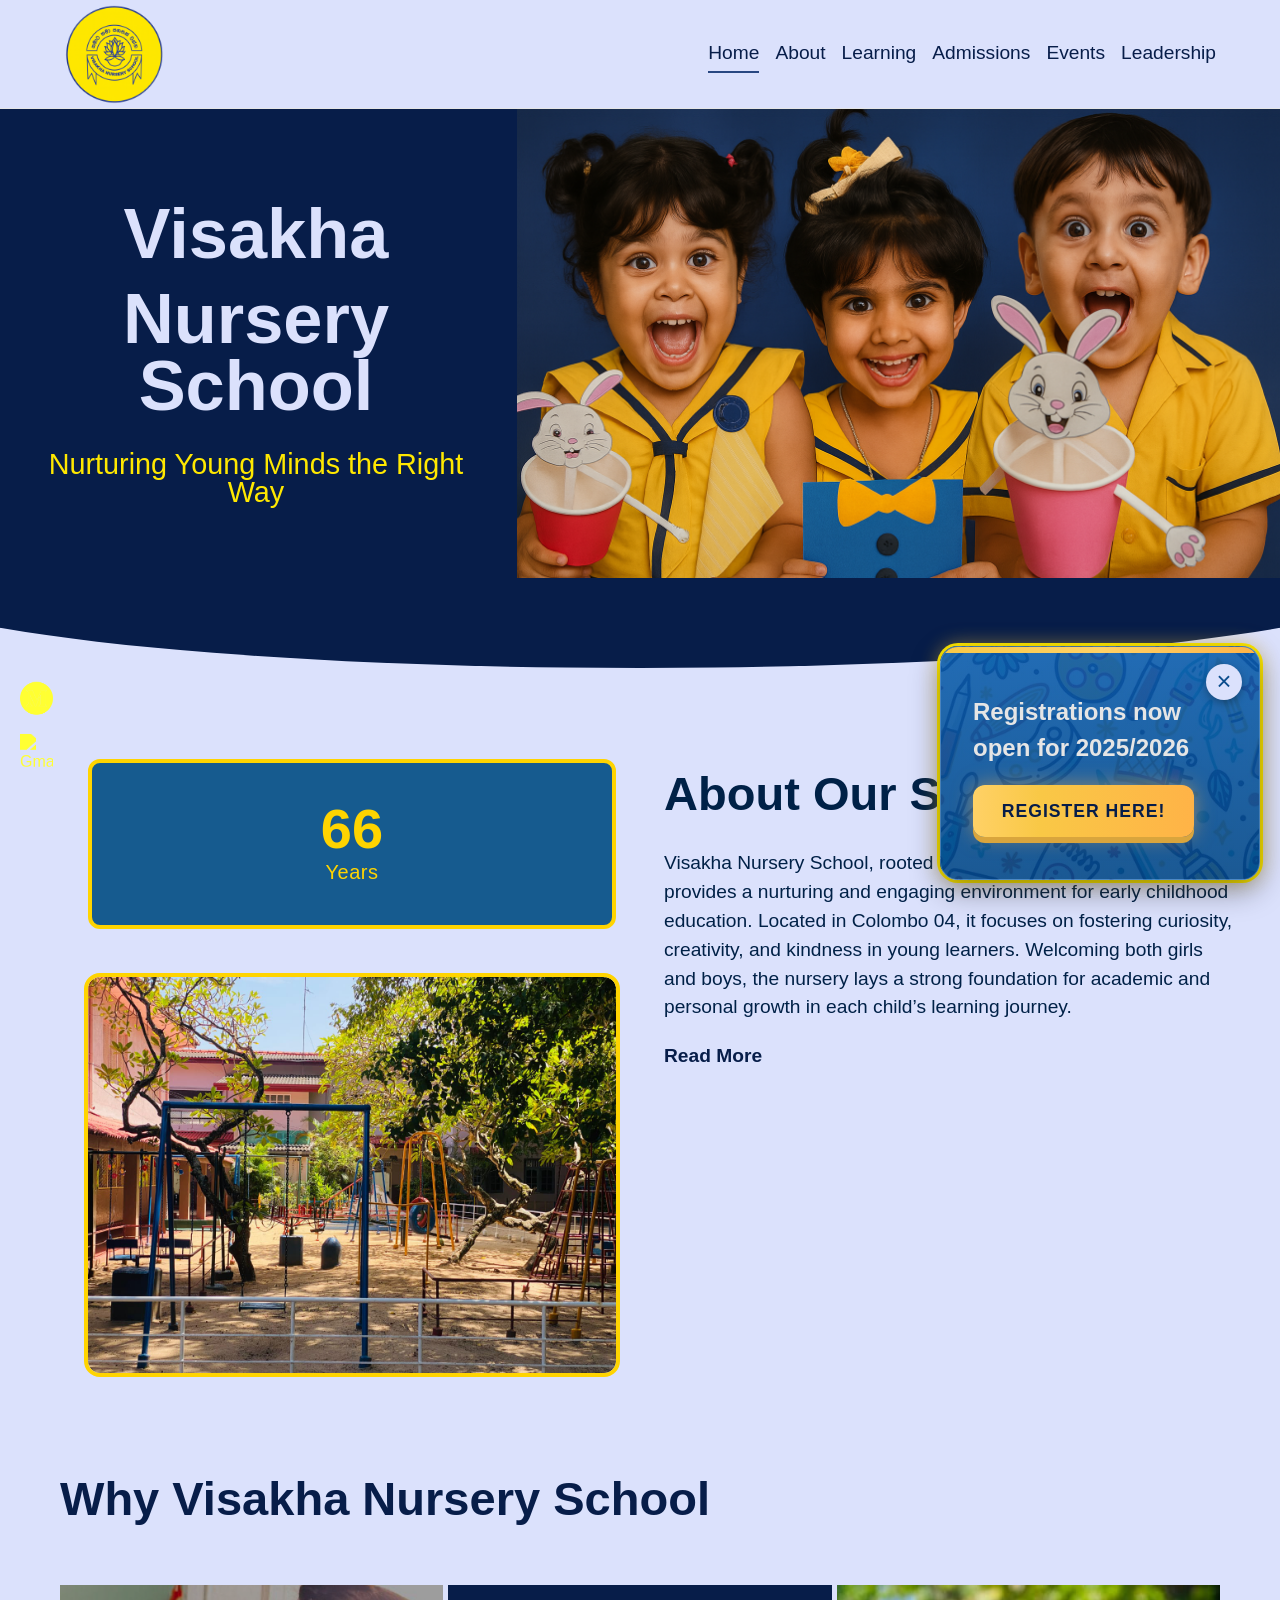
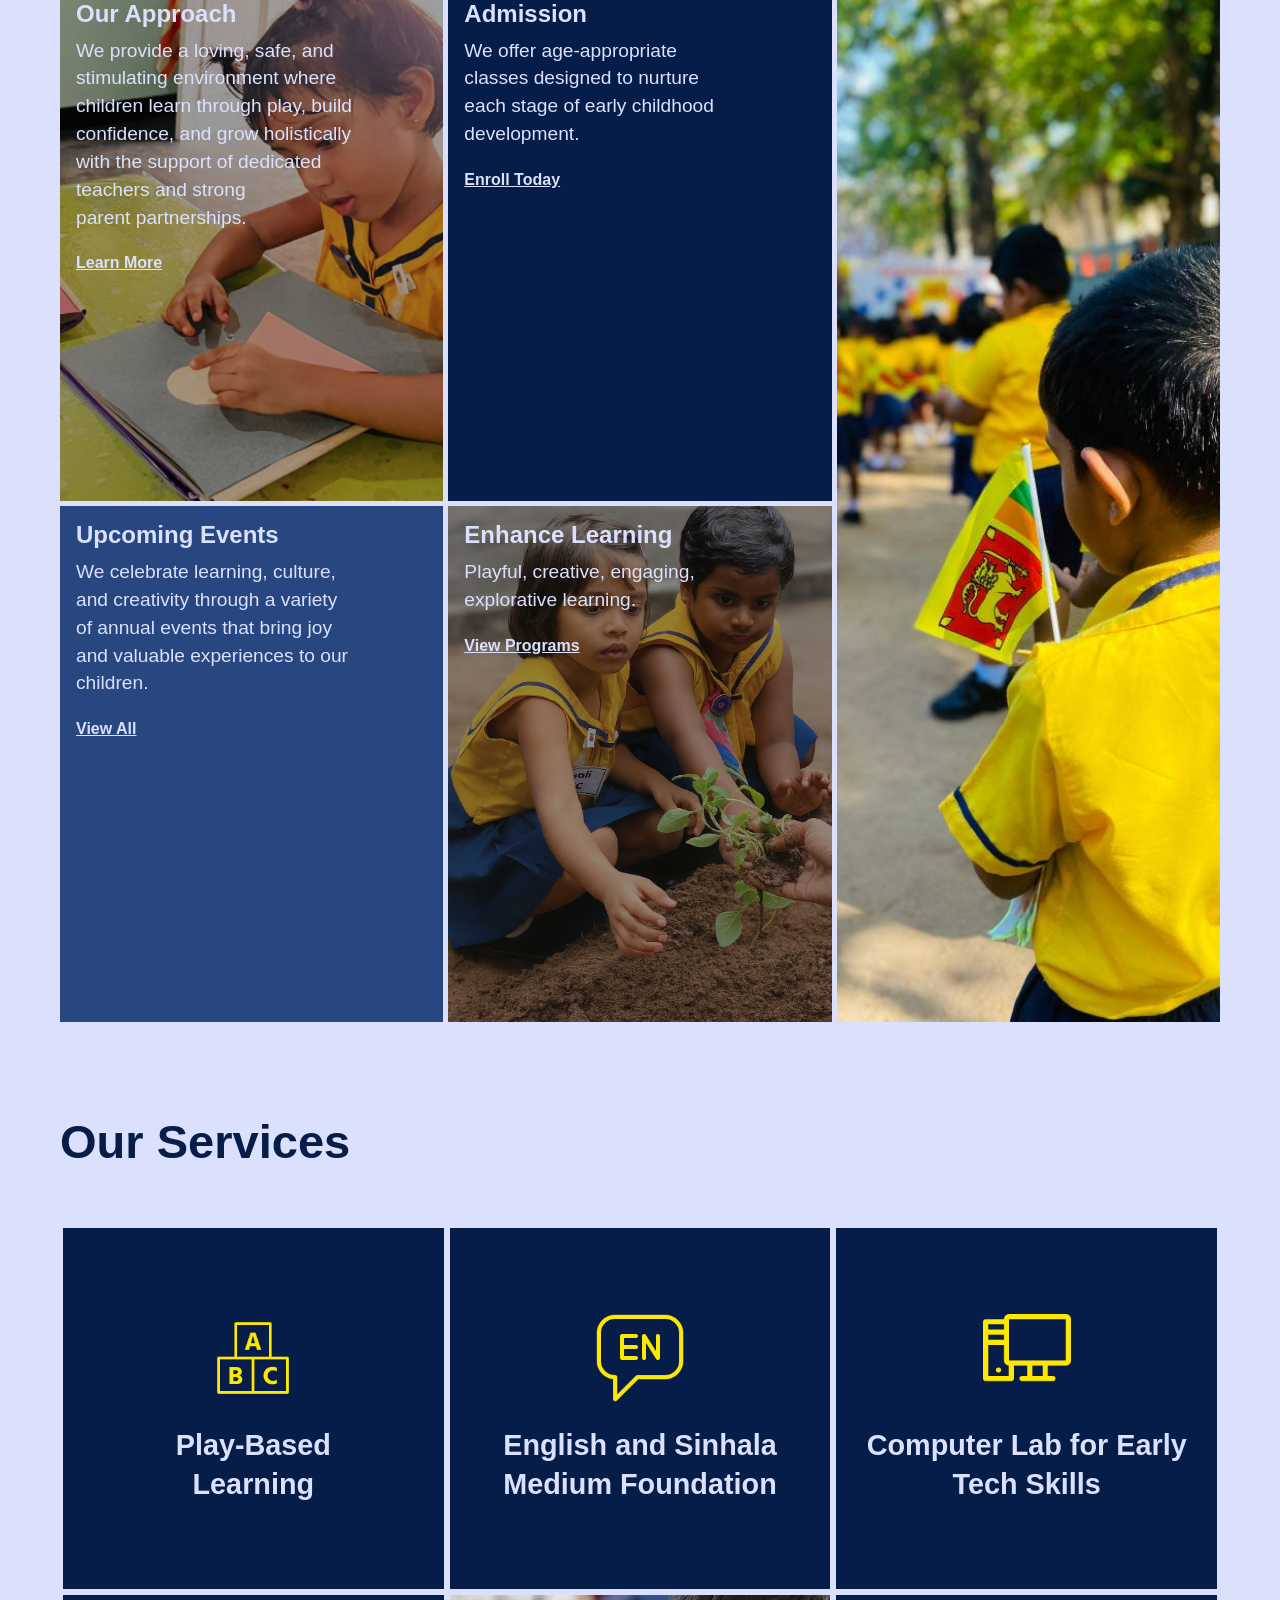
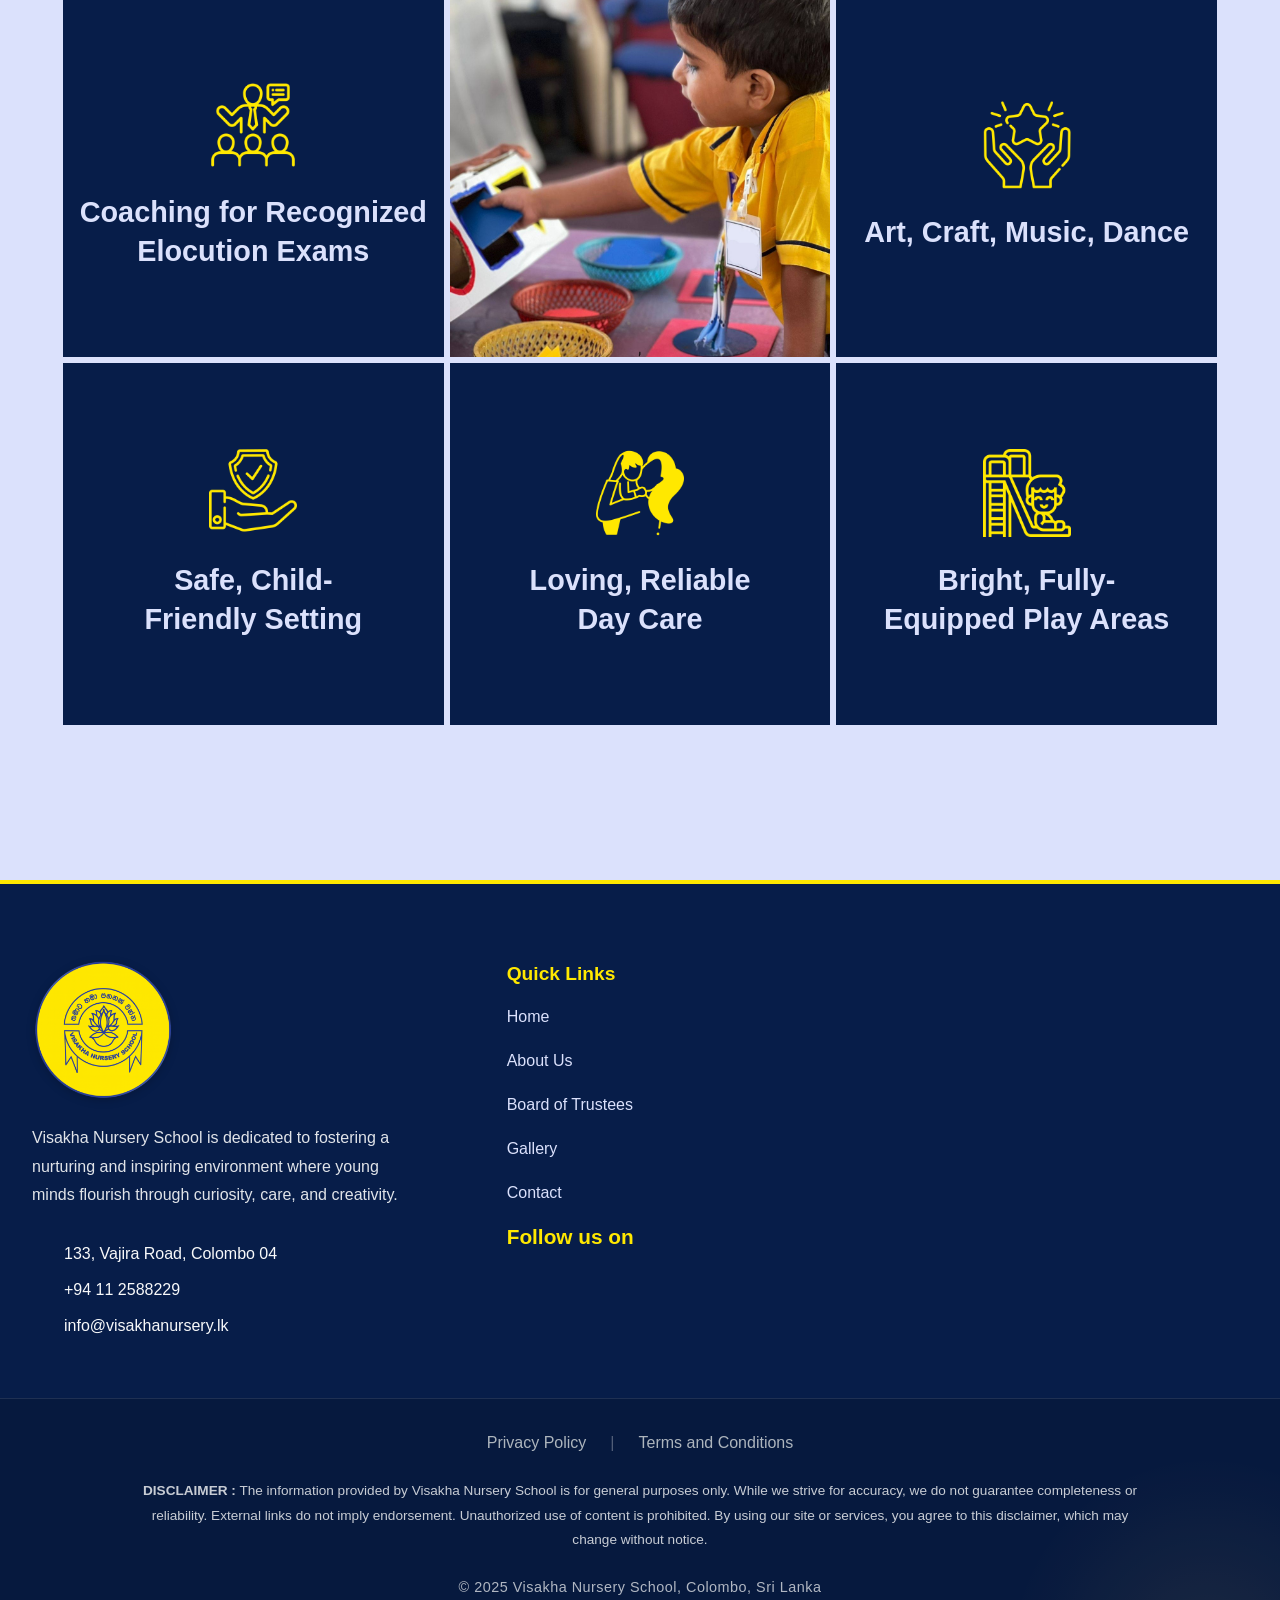
==== commit f2a24e85: "updated" ====
--- a/index.html
+++ b/index.html
@@ -360,7 +360,7 @@
 <div id="welcomePopup" class="welcome-popup">
   <div class="popup-content">
     <button class="popup-close" onclick="closeWelcomePopup()">×</button>
-    <p>Welcome to Visakha Nursery School ,bambalapitiya !<br><br>Registrations now open for little Visakians 2025/2026</p>
+    <p>Registrations now open for 2025/2026</p>
     <a href="https://forms.gle/WS9uB7x4SPEvnNmf7" class="popup-button">Register here!</a>
   </div>
 </div>
--- a/css/index.css
+++ b/css/index.css
@@ -296,6 +296,22 @@
 .menu-toggle:focus {
   color: var(--color-accent);
 }
+#prev-btn[title]:hover::after,
+#next-btn[title]:hover::after {
+  content: attr(title);
+  position: absolute;
+  bottom: 100%;
+  background: #000;
+  color: #fff;
+  font-size: 0.75rem;
+  padding: 5px 8px;
+  border-radius: 4px;
+  white-space: nowrap;
+  transform: translateY(-5px);
+  opacity: 1;
+  transition: opacity 0.2s ease;
+  z-index: 100;
+}
 
 /* =========================================================
    TABLET & BELOW (≤ 1024 px)
@@ -539,14 +555,14 @@
 
 .hero__name {
   display: block;
-  font-size: clamp(3rem, 4vw + 2rem, 5rem);
+  font-size: clamp(3rem, 3vw + 2rem, 4.8rem);
   font-weight: 700;
 }
 
 .hero__subname {
   display: block;
-  font-size: clamp(1.5rem, 3vw + 1.2rem, 4.4rem);
-  font-weight: 500;
+  font-size: clamp(3rem, 3vw + 2rem, 4.8rem);
+  font-weight: 700;
   margin-bottom: var(--space-xl);
 }
 
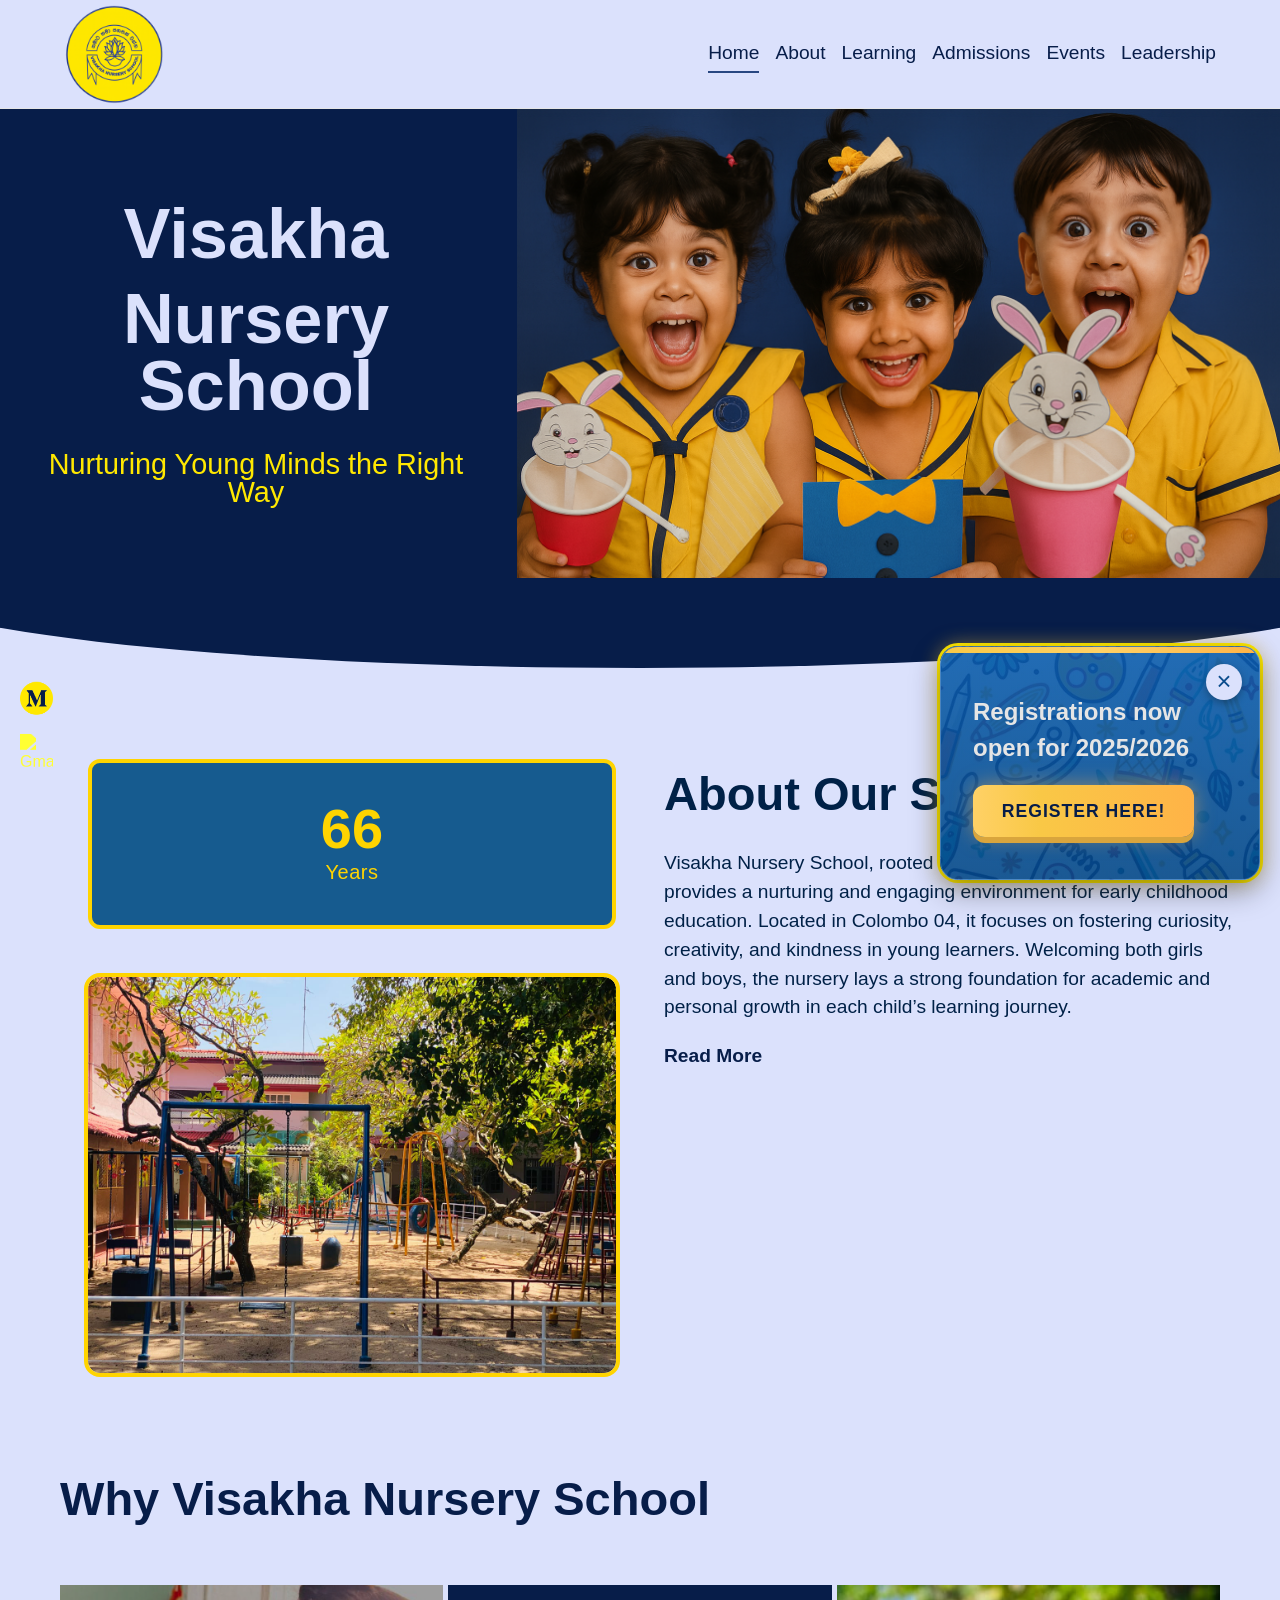
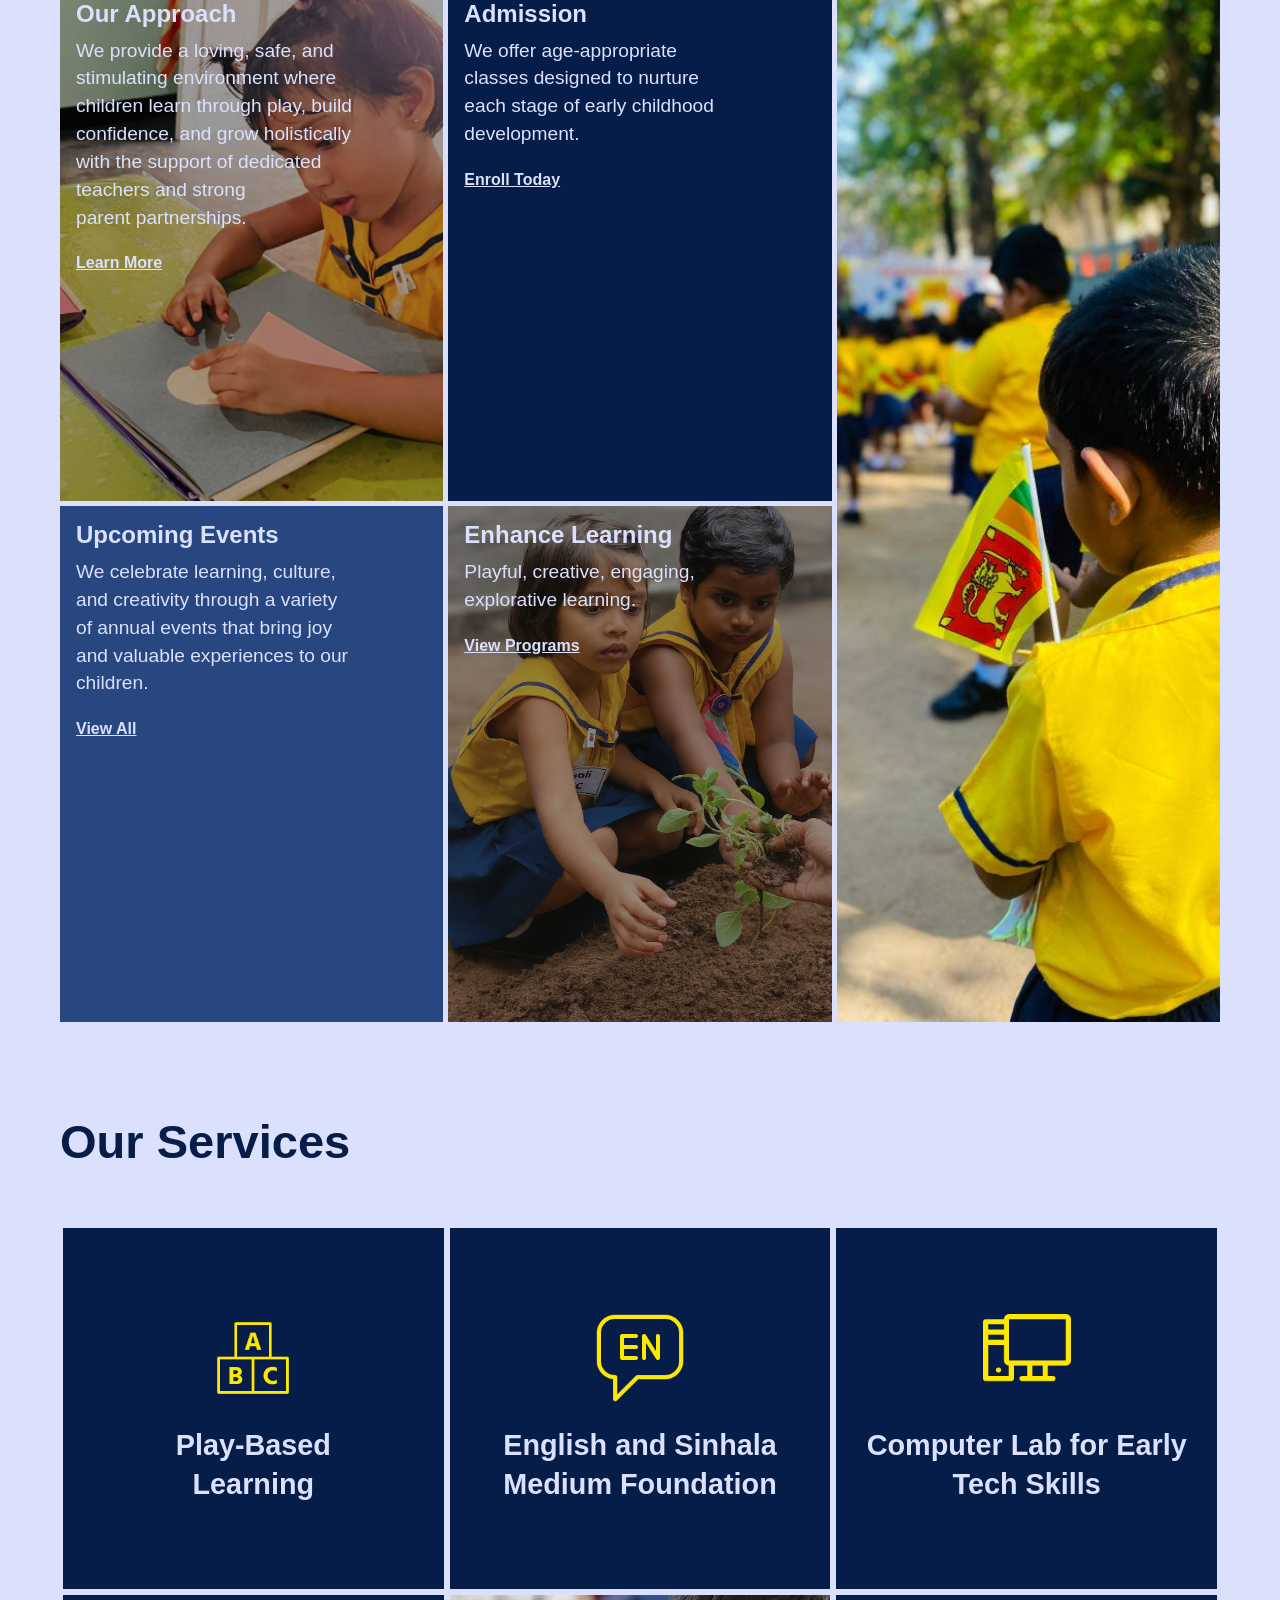
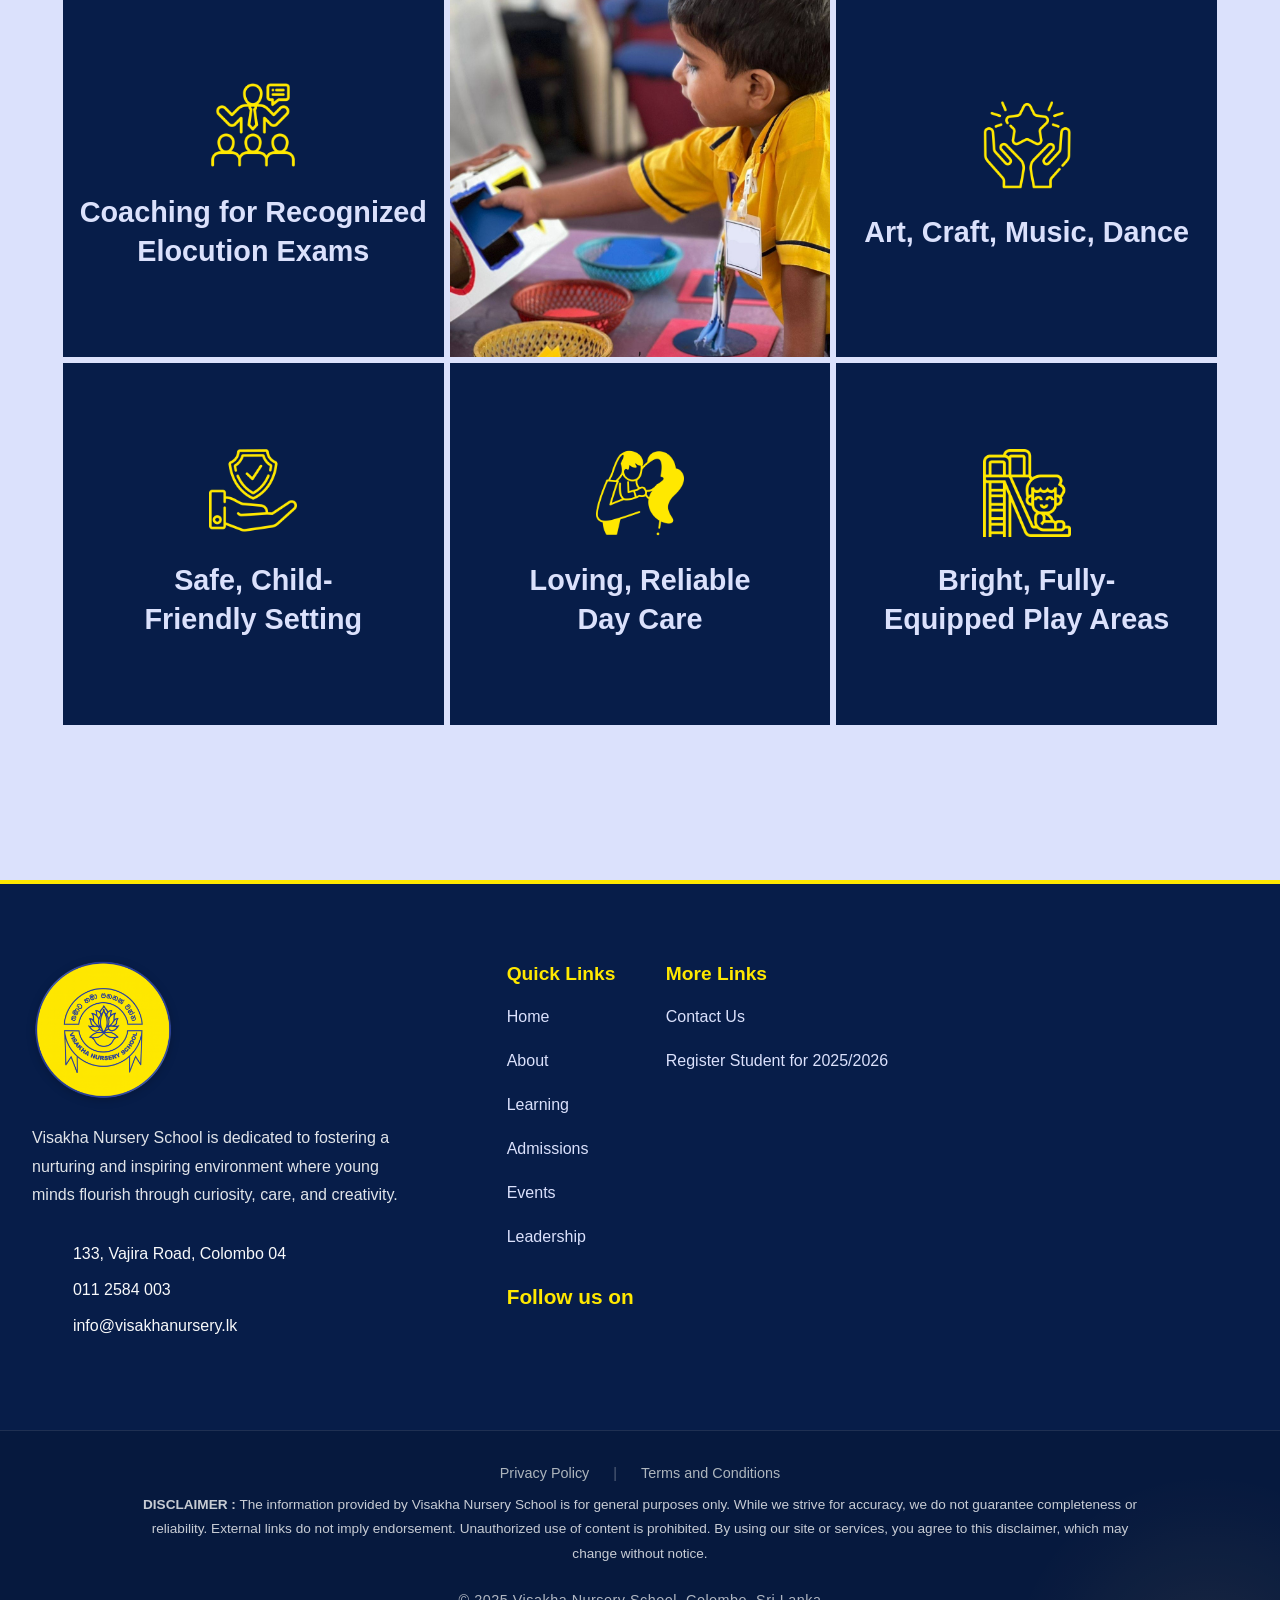
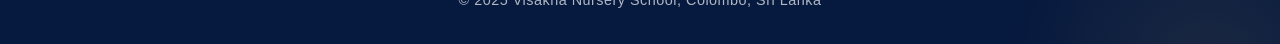
==== commit 3b869460: "updated new version" ====
--- a/index.html
+++ b/index.html
@@ -6,19 +6,19 @@
   <title>Visakha Nursery School</title>
 
   <!-- Link the external stylesheet -->
+  <link rel="stylesheet" href="/css/contact-popup.css" />
   <link rel="stylesheet" href="./css/index.css" />
   <!-- Load Font Awesome 6 Free (JS + SVG) via CDN -->
 <script defer
   src="https://cdnjs.cloudflare.com/ajax/libs/font-awesome/6.7.2/js/all.min.js"
   integrity="sha512‑..." crossorigin="anonymous" referrerpolicy="no-referrer"></script>
-
 </head>
 <body>
 
   <!-- ============  SOCIAL SIDE BAR  ============ -->
 <ul class="social">
   <li>
-    <a href="#" aria-label="Facebook">
+    <a href="https://www.facebook.com/people/Visakha-Nursery-School/100057645362056/" aria-label="Facebook">
       <img src="https://cdn.jsdelivr.net/gh/simple-icons/simple-icons/icons/facebook.svg" alt="" />
     </a>
   </li>
@@ -28,20 +28,23 @@
     </a>
   </li> -->
   <li>
-    <a href="#" aria-label="YouTube">
+    <a href="https://www.youtube.com/@VisakhaNurserySchool-d7s" aria-label="YouTube">
       <img src="https://cdn.jsdelivr.net/gh/simple-icons/simple-icons/icons/youtube.svg" alt="" />
     </a>
   </li>
-  <li>
-  <a href="#" aria-label="Medium" >
-    <img src="./images/index page/medium_v.png" alt="Medium" style="width:100%; height:100%;" />
+<li>
+  <a href="https://medium.com/@visakhanurseryschool" aria-label="Medium" class="medium">
+  <img src="./images/index page/medium_v.png" alt="Medium" style="width:100%; height:100%;" />
+</a>
+
+</li>
+
+<li>
+  <a href="mailto:visakhanursery4@gmail.com" aria-label="gmail">
+    <img src="https://cdn.jsdelivr.net/gh/simple-icons/simple-icons/icons/gmail.svg" alt="Gmail" />
   </a>
 </li>
-  <li>
-  <a href="#" aria-label="gmail">
-    <img src="https://cdn.jsdelivr.net/gh/simple-icons/simple-icons/icons/gmail.svg" alt="Gmail" />
-  </a>
-  </li>
+
   
 </ul>
 
@@ -301,42 +304,60 @@
       </p>
 
       <ul class="footer__contact">
-        <li><i class="fa-solid fa-location-dot" aria-hidden="true"></i>133, Vajira Road, Colombo 04</li>
-        <li><i class="fa-solid fa-phone" aria-hidden="true"></i>+94 11 2588229</li>
-        <li><i class="fa-solid fa-envelope" aria-hidden="true"></i>info@visakhanursery.lk</li>
+<li><i class="fa-solid fa-location-dot" aria-hidden="true"></i>&nbsp;&nbsp;133, Vajira Road, Colombo 04</li>
+<li><i class="fa-solid fa-phone" aria-hidden="true"></i>&nbsp;&nbsp;011 2584 003</li>
+<li><i class="fa-solid fa-envelope" aria-hidden="true"></i>&nbsp;&nbsp;info@visakhanursery.lk</li>
+
       </ul>
     </div>
 
-    <!-- ◂ Navigation column (Header links only) -->
-    <div class="footer__links">
+    <!-- ◂ Navigation columns -->
+    <div class="footer__links" style="display: flex; gap: 2rem; flex-wrap: wrap;">
+
+      <!-- Quick Links -->
       <div class="footer-col">
         <h3 class="footer-col__title">Quick Links</h3>
         <ul>
-          <li><a href="#">Home</a></li>
-          <li><a href="#">About Us</a></li>
-          <li><a href="#">Board of Trustees</a></li>
-          <li><a href="#">Gallery</a></li>
-          <li><a href="#">Contact</a></li>
+          <li><a href="./index.html">Home</a></li>
+          <li><a href="./about.html">About</a></li>
+          <li><a href="/learning.html">Learning</a></li>
+          <li><a href="/admission.html">Admissions</a></li>
+          <li><a href="./events.html">Events</a></li>
+          <li><a href="/leadership.html">Leadership</a></li>
         </ul>
 
-        <!-- ◂ Social icons -->
-        <div class="footer__social" aria-label="Social links">
+        <!-- Social icons -->
+        <div class="footer__social" aria-label="Social links" style="margin-top: 1rem;">
           <span class="footer__social-label">Follow us on</span><br/>
           <a href="#" aria-label="Facebook"><i class="fa-brands fa-facebook-f" aria-hidden="true"></i></a>
-          <a href="#" aria-label="X / Twitter"><i class="fa-brands fa-x-twitter" aria-hidden="true"></i></a>
+          <a href="#" aria-label="Medium" class="medium">
+            <i class="fa-brands fa-medium" aria-hidden="true"></i>
+          </a>
           <a href="#" aria-label="YouTube"><i class="fa-brands fa-youtube" aria-hidden="true"></i></a>
-          <a href="#" aria-label="Instagram"><i class="fa-brands fa-instagram" aria-hidden="true"></i></a>
+          <a href="mailto:visakhanursery4@gmail.com" aria-label="Gmail">
+            <i class="fa-solid fa-envelope" aria-hidden="true"></i>
+          </a>
         </div>
       </div>
+
+      <!-- More Links -->
+      <div class="footer-col">
+        <h3 class="footer-col__title">More Links</h3>
+        <ul>
+          <li><a href="./contact-popup.html" class="btn btn-outline" onclick="openContactPopup(); return false;">Contact Us</a></li>
+          <li><a href="https://forms.gle/WS9uB7x4SPEvnNmf7" class="btn btn-primary">Register Student for 2025/2026</a></li>
+        </ul>
+      </div>
+
     </div>
   </div>
 
   <!-- ▸ Legal + Copyright -->
-  <div class="footer__legal">
-    <nav class="legal-nav" aria-label="Legal links">
-      <a href="#">Privacy Policy</a>
+  <div class="footer__legal" style="margin-top: 2rem; font-size: 0.9rem;">
+    <nav class="legal-nav" aria-label="Legal links" style="margin-bottom: 0.5rem;">
+      <a href="#">Privacy Policy</a>
       <span>|</span>
-      <a href="#">Terms and Conditions</a>
+      <a href="#">Terms and Conditions</a>
     </nav>
 
     <p class="legal-disclaimer">
@@ -345,7 +366,7 @@
       content is prohibited. By using our site or services, you agree to this disclaimer, which may change without notice.
     </p>
 
-    <p class="legal-copy">© 2025 Visakha Nursery School, Colombo, Sri Lanka</p>
+    <p class="legal-copy">© 2025 Visakha Nursery School, Colombo, Sri Lanka</p>
   </div>
 
   <!-- Back‑to‑top -->
@@ -381,7 +402,9 @@
     }
   }
 </script>
-
+<div id="contactPopupContainer" class="hidden"></div>
+<!-- Contact popup script -->
+<script src="/js/contact-popup.js"></script>
 <script>
 document.addEventListener('DOMContentLoaded', () => {
   const backToTopBtn = document.querySelector('.back-to-top');
--- a/css/contact-popup.css
+++ b/css/contact-popup.css
@@ -0,0 +1,176 @@
+:root {
+  --color--logo1:  #FFE800;
+  --color--logo2:  #071D49;
+}
+
+
+/* Modern Contact Popup Styling */
+.contact-popup__overlay {
+  position: fixed;
+  inset: 0;
+  background: rgba(0, 0, 0, 0.7);
+  z-index: 9999;
+  display: flex;
+  justify-content: center;
+  align-items: center;
+  backdrop-filter: blur(4px);
+  animation: fadeIn 0.3s ease-out;
+}
+
+.contact-popup__box {
+  background: linear-gradient(135deg, #ffffff 0%, #f8f9ff 100%);
+  color: #2c3e50;
+  padding: 2.5rem;
+  max-width: 580px;
+  width: 85%;
+  border-radius: 16px;
+  position: relative;
+  box-shadow: 
+    0 10px 30px rgba(0, 0, 0, 0.15),
+    0 0 0 1px rgba(255, 255, 255, 0.2) inset;
+  transform-origin: center;
+  animation: scaleIn 0.4s cubic-bezier(0.175, 0.885, 0.32, 1.275);
+  overflow: hidden;
+}
+
+.contact-popup__box::before {
+  content: '';
+  position: absolute;
+  top: 0;
+  left: 0;
+  right: 0;
+  height: 4px;
+  background: linear-gradient(90deg, var(--color--logo1), var(--color--logo2));
+
+}
+
+.contact-popup__box h2 {
+  margin-top: 0.5rem;
+  text-align: center;
+  font-size: 1.8rem;
+  color: #2c3e50;
+  font-weight: 700;
+  letter-spacing: -0.5px;
+  background: linear-gradient(90deg, var(--color--logo1), var(--color--logo2));
+  -webkit-background-clip: text;
+  background-clip: text;
+  color: transparent;
+  margin-bottom: 1.2rem;
+}
+
+.contact-popup__description {
+  text-align: center;
+  margin: 1.2rem 0;
+  line-height: 1.6;
+  font-size: 1.05rem;
+  color: #5a6a85;
+}
+
+.contact-popup__info {
+  background: rgba(240, 244, 255, 0.6);
+  border-radius: 12px;
+  padding: 1.5rem;
+  margin: 1.8rem 0;
+  border: 1px solid rgba(37, 117, 252, 0.15);
+}
+
+.contact-popup__info p {
+  margin-bottom: 1.4rem;
+  display: flex;
+  align-items: flex-start;
+  gap: 12px;
+  font-size: 1.05rem;
+}
+
+.contact-popup__info p:last-child {
+  margin-bottom: 0;
+}
+
+.contact-popup__info p::before {
+  content: "•";
+  color: #2575fc;
+  font-weight: bold;
+  font-size: 1.4rem;
+  line-height: 1;
+}
+
+.contact-popup__info a {
+  color: #1a56db;
+  text-decoration: none;
+  font-weight: 600;
+  transition: all 0.3s ease;
+  border-bottom: 1px dashed rgba(37, 117, 252, 0.3);
+  padding-bottom: 2px;
+  margin-left: 4px;
+}
+
+.contact-popup__info a:hover {
+  color: #6a11cb;
+  border-bottom: 1px solid #6a11cb;
+}
+
+.contact-popup__footer-note {
+  text-align: center;
+  margin: 1.5rem 0 0.5rem;
+  font-size: 0.95rem;
+  color: #7f8c9d;
+  font-style: italic;
+}
+
+.close-popup {
+  position: absolute;
+  top: 1.2rem;
+  right: 1.2rem;
+  background: rgba(37, 117, 252, 0.1);
+  border: none;
+  width: 36px;
+  height: 36px;
+  border-radius: 50%;
+  font-size: 1.4rem;
+  cursor: pointer;
+  color: #2c3e50;
+  display: flex;
+  align-items: center;
+  justify-content: center;
+  transition: all 0.3s ease;
+  box-shadow: 0 2px 6px rgba(0, 0, 0, 0.1);
+}
+
+.close-popup:hover {
+  background: rgba(37, 117, 252, 0.2);
+  transform: rotate(90deg);
+  color: #6a11cb;
+}
+
+/* Animations */
+@keyframes fadeIn {
+  from { opacity: 0; }
+  to { opacity: 1; }
+}
+
+@keyframes scaleIn {
+  from { 
+    transform: scale(0.95);
+    opacity: 0;
+  }
+  to { 
+    transform: scale(1);
+    opacity: 1;
+  }
+}
+
+/* Responsive adjustments */
+@media (max-width: 600px) {
+  .contact-popup__box {
+    width: 92%;
+    padding: 1.8rem 1.5rem;
+  }
+  
+  .contact-popup__box h2 {
+    font-size: 1.5rem;
+  }
+  
+  .contact-popup__info {
+    padding: 1.2rem;
+  }
+}
--- a/css/index.css
+++ b/css/index.css
@@ -408,10 +408,11 @@
   z-index:50;
 }
 
-.social a img {
+.social a:not(.medium) img {
   filter: brightness(0) saturate(100%) invert(90%) sepia(92%) saturate(552%) hue-rotate(3deg) brightness(102%) contrast(105%);
   transition: filter var(--transition-fast), transform var(--transition-fast);
 }
+
 
 .social a:hover img {
   filter: brightness(0) saturate(100%) invert(20%) sepia(83%) saturate(6480%) hue-rotate(228deg) brightness(93%) contrast(94%);
